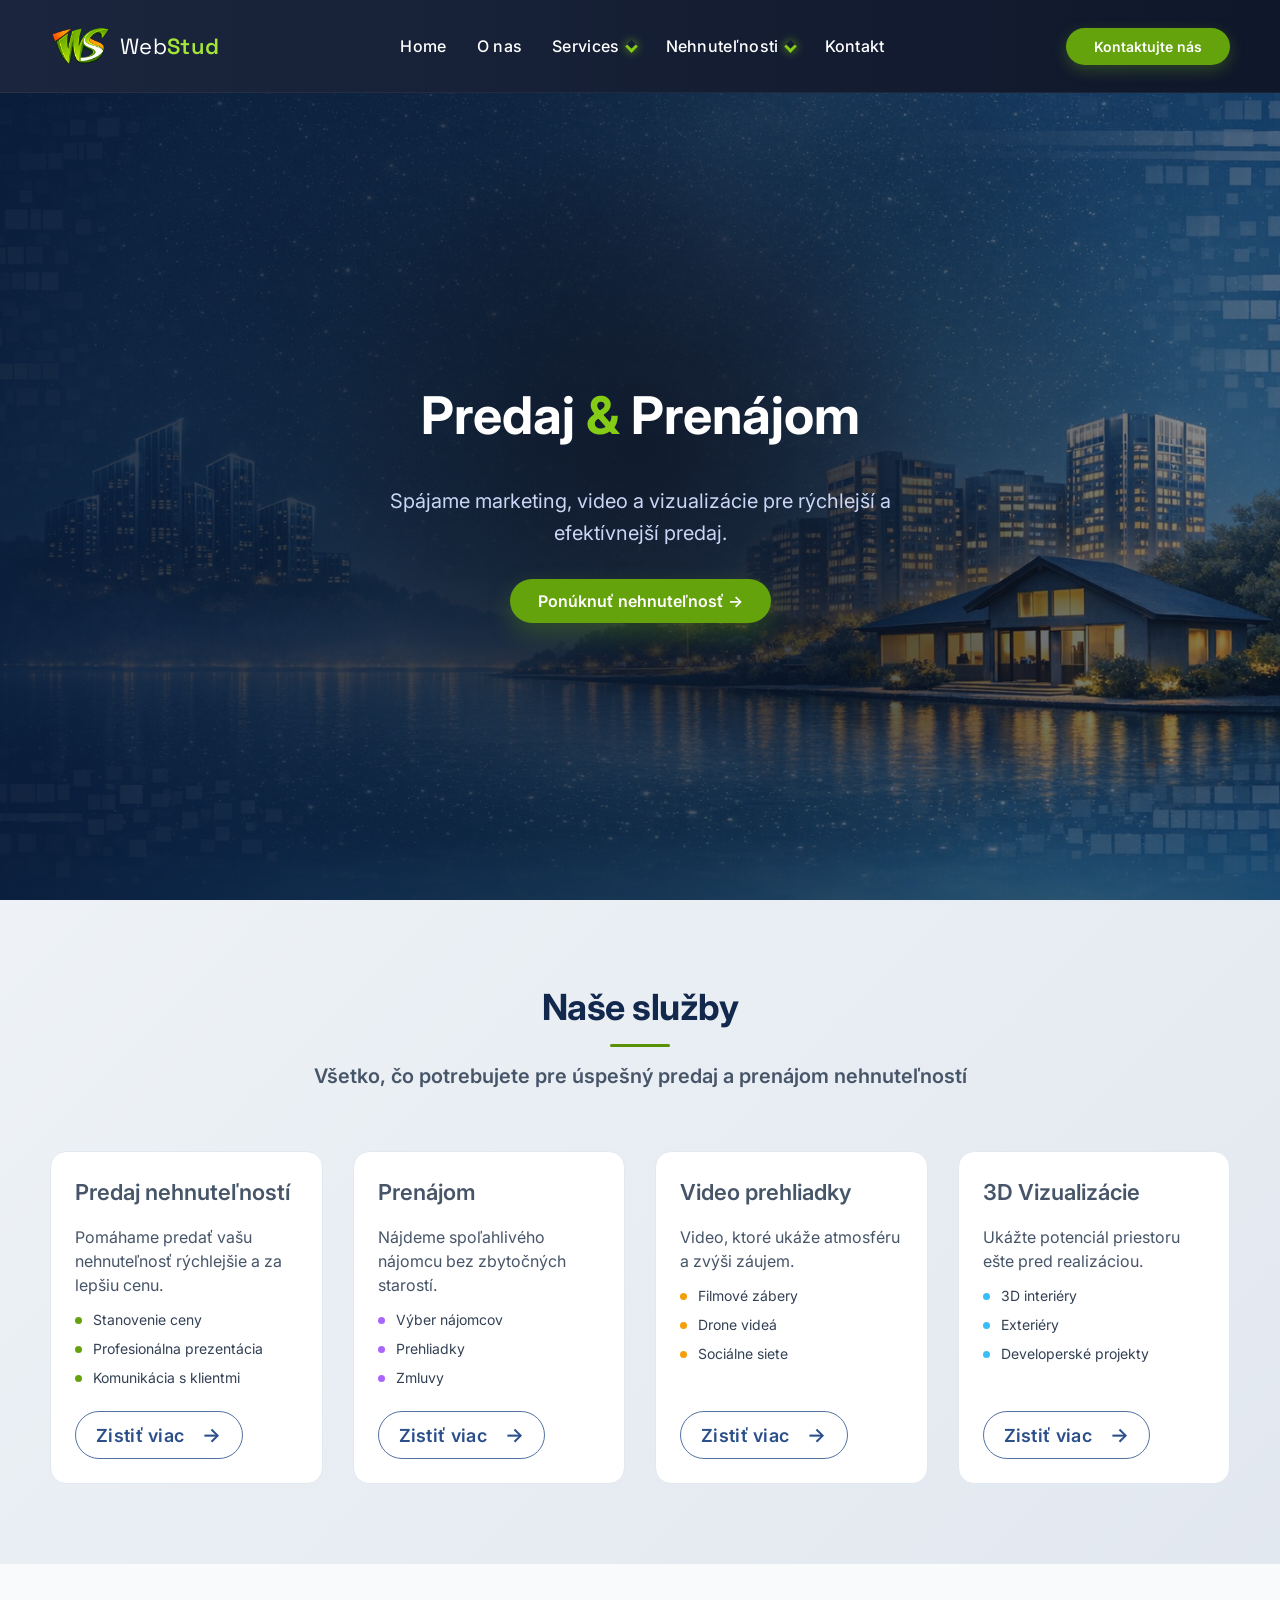
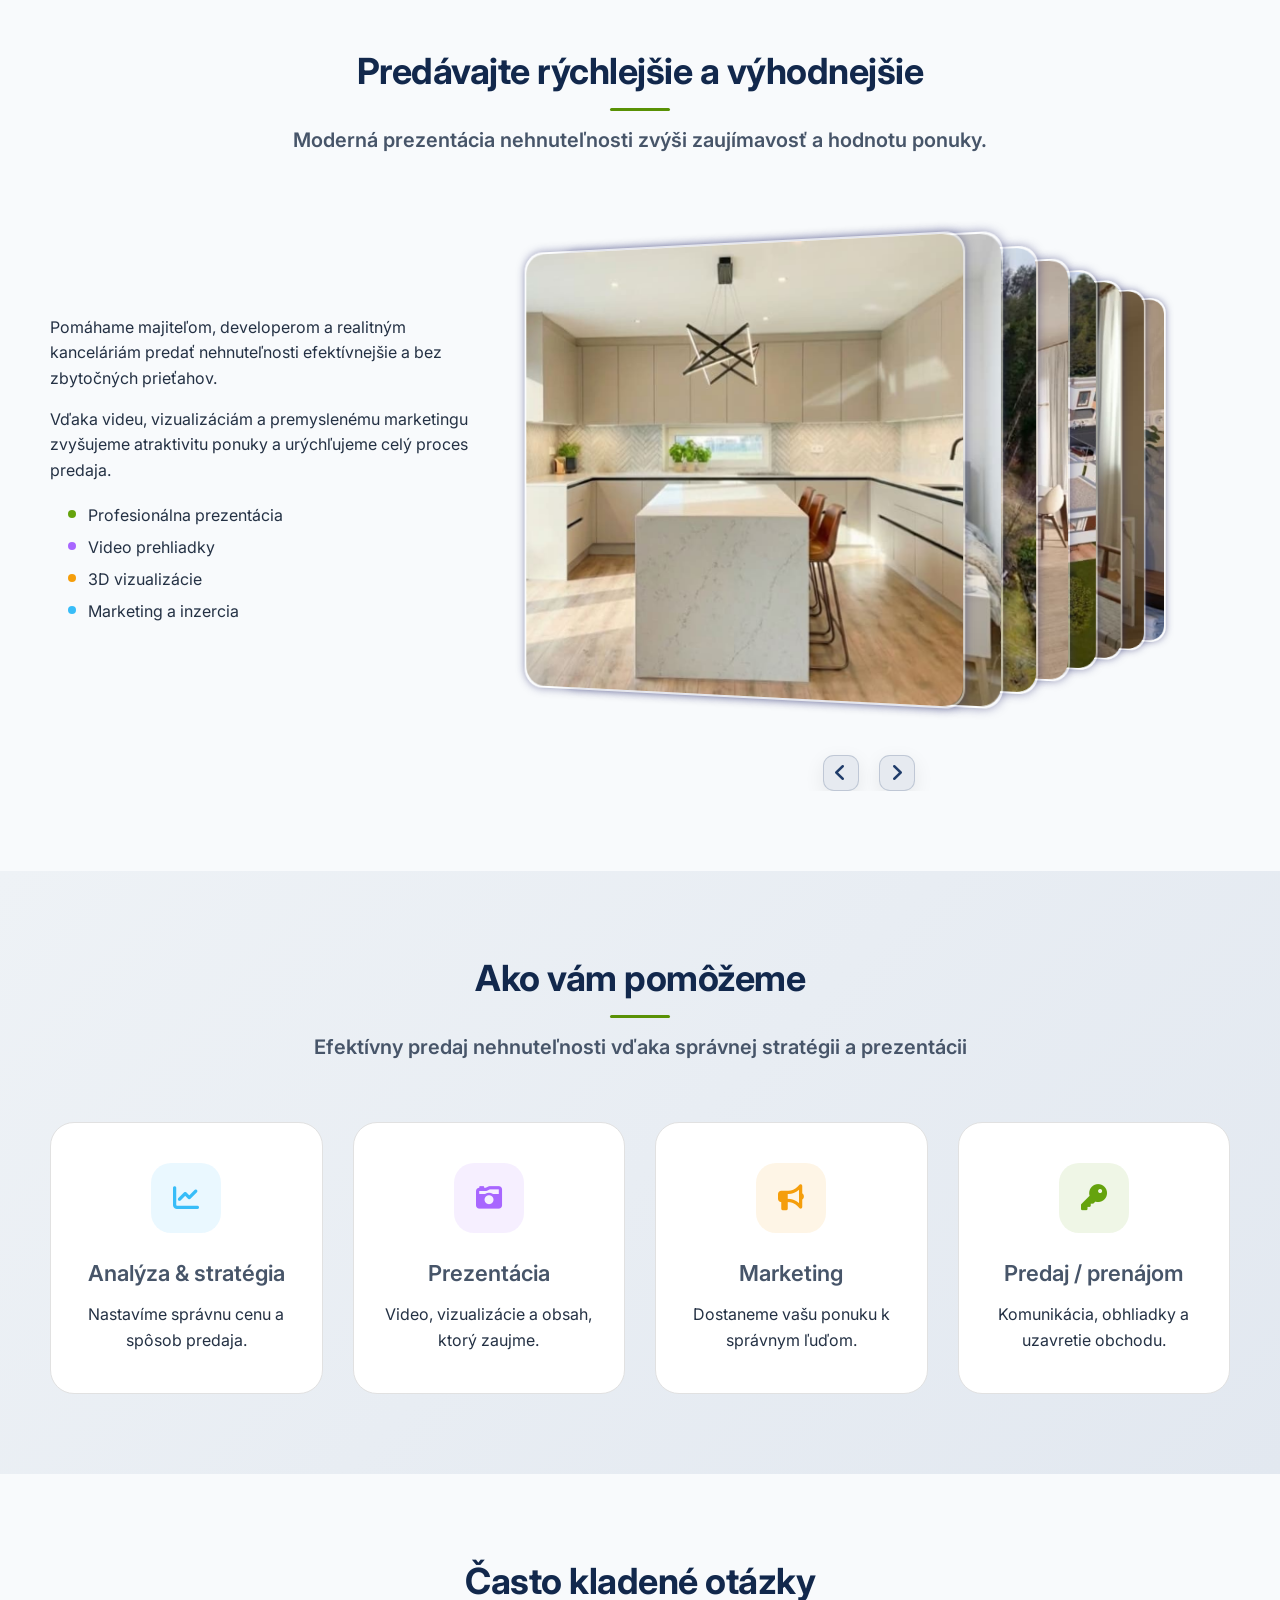
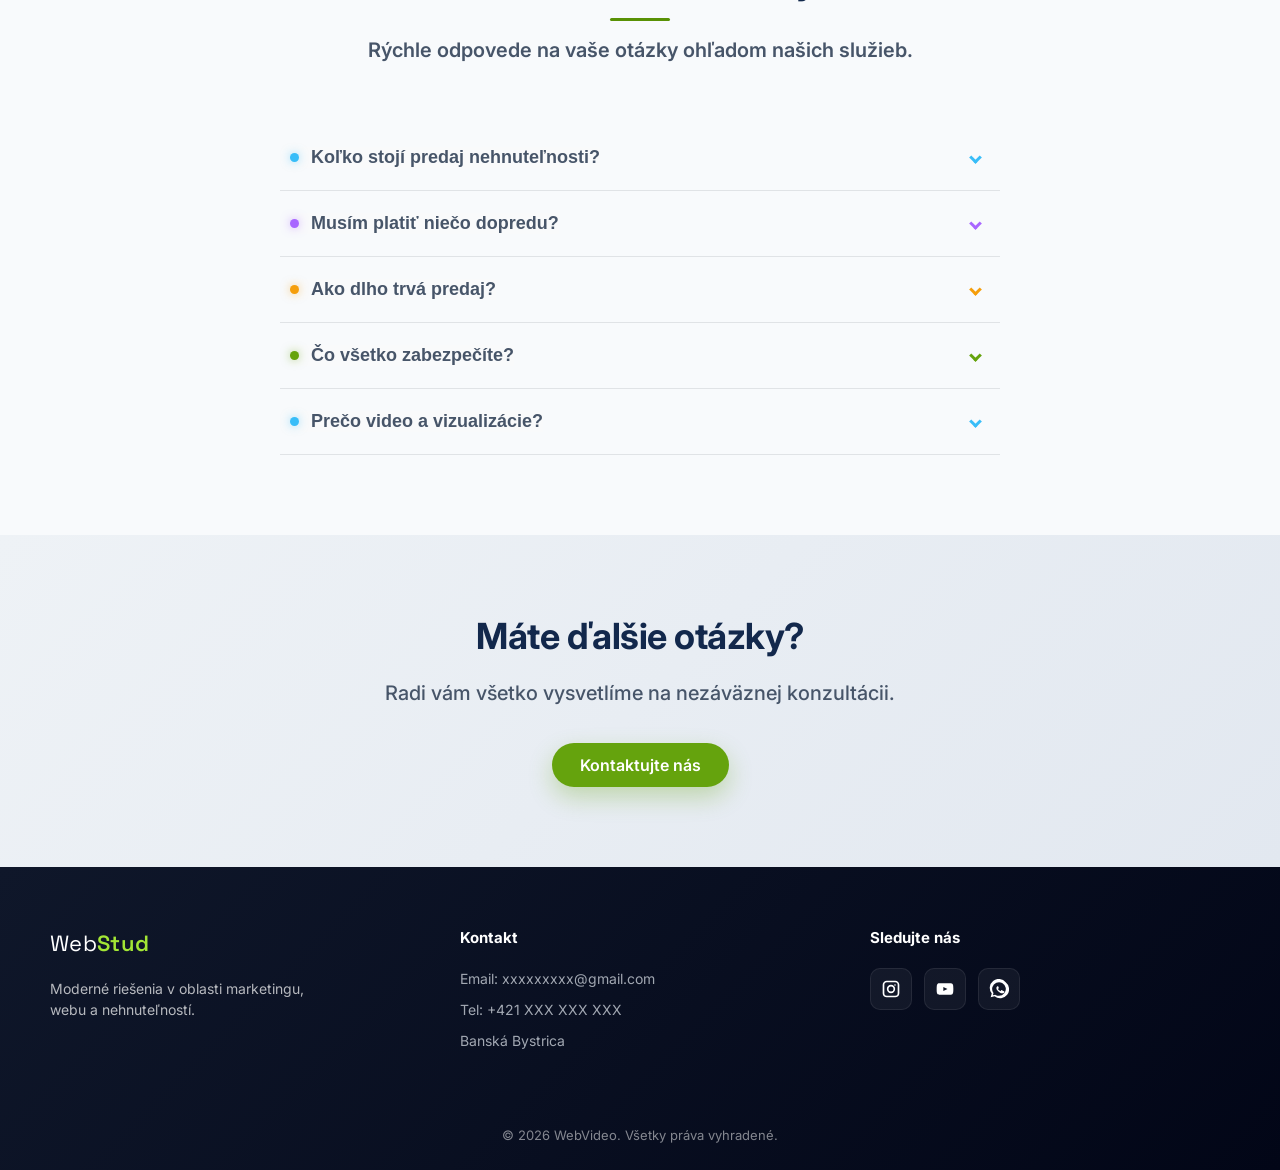
==== real-estate.html @ 0b0b2081 "first commit" ====
<!doctype html>
<html lang="sk">
  <head>
    <meta charset="UTF-8" />
    <meta name="viewport" content="width=device-width, initial-scale=1.0" />

    <meta
      name="description"
      content="Creative studio so zameraním na 3D vizualizácie interiérov a exteriérov."
    />

    <title>Nehnuteľnosti</title>

    <link
      href="https://fonts.googleapis.com/css2?family=Inter:wght@400;500;600;700;800&family=Space+Grotesk:wght@500;700&display=swap"
      rel="stylesheet"
    />

    <link
      rel="stylesheet"
      href="https://cdnjs.cloudflare.com/ajax/libs/font-awesome/6.5.1/css/all.min.css"
    />

    <link rel="stylesheet" href="https://unpkg.com/aos@2.3.1/dist/aos.css" />

    <link rel="stylesheet" href="css/style.css" />
  </head>
  <body>
    <!-- Header -->
    <header class="header">
      <div class="container header-inner">
        <a href="/" class="logo">
          <img src="assets/images/stud4.png"class="logo-img" />
          <span class="logo-text">
            <span class="logo-on">Web</span><span class="logo-business">Stud</span>
          </span>
        </a>

        <nav class="nav">
          <a href="index.html">Home</a>
          <a href="index.html#about">O nas </a>
          <div class="nav-item has-submenu">
            <a href="#services" class="submenu-toggle">
              Services <span class="arrow"></span>
            </a>
            <ul class="submenu">
              <li><a href="web.html">Webové stránky</a></li>
              <li><a href="video-production.html">Video Production</a></li>
              <li><a href="visualization.html">Visualization</a></li>
            </ul>
          </div>

          <div class="nav-item has-submenu">
            <a href="#real-services" class="submenu-toggle">
              Nehnuteľnosti <span class="arrow"></span>
            </a>
            <ul class="submenu">
              <li><a href="#real-services">Naše služby</a></li>
              <!-- <li><a href="#real-about">Prenájom</a></li> -->
              <!-- <li><a href="#real-services">Video prehliadky</a></li> -->
              <!-- <li><a href="#real-services">3D Vizualizácie</a></li>  -->
            </ul>
          </div>

          <a href="#footer">Kontakt</a>

          <a href="contact.html#form" class="header-btn mobile-btn">
            Kontaktujte nás
          </a>
        </nav>

        <div class="header-contact">
          <a href="contact.html#form" class="header-btn">Kontaktujte nás</a>
        </div>

        <div class="burger" id="burger">
          <span></span>
          <span></span>
          <span></span>
        </div>
      </div>
    </header>

    <!-- HERO -->
    <section class="real-hero" id="real-hero">
      <div class="hero-gradient"></div>

      <div class="container fade-in">
        <h1>Predaj <span class="green">&</span> Prenájom</h1>

        <p class="hero-subtitle">
          Spájame marketing, video a vizualizácie pre rýchlejší a efektívnejší
          predaj.
        </p>

        <a href="#" data-modal="projectModal" class="btn btn-primary fade-in">
          Ponúknuť nehnuteľnosť <span class="arrow">→</span>
        </a>
      </div>
    </section>

    <!-- Section real-services -->
    <section class="real-services fade-in" id="real-services">
      <div class="container">
        <h2 class="section-title fade-in">Naše služby</h2>
        <p class="section-subtitle fade-in">
          Všetko, čo potrebujete pre úspešný predaj a prenájom nehnuteľností
        </p>

        <div class="real-grid fade-in" id="Predaj">
          <!-- PREDAJ -->
          <div class="real-card">
            <div class="real-card-top">
              <h3>Predaj nehnuteľností</h3>
            </div>

            <div class="real-card-body">
              <p>
                Pomáhame predať vašu nehnuteľnosť rýchlejšie a za lepšiu cenu.
              </p>

              <ul class="real-list">
                <li>Stanovenie ceny</li>
                <li>Profesionálna prezentácia</li>
                <li>Komunikácia s klientmi</li>
              </ul>

              <a href="#!" class="card-btn">Zistiť viac</a>
            </div>
          </div>

          <!-- PRENAJOM -->
          <div class="real-card">
            <div class="real-card-top">
              <h3>Prenájom</h3>
            </div>

            <div class="real-card-body">
              <p>Nájdeme spoľahlivého nájomcu bez zbytočných starostí.</p>

              <ul class="real-list">
                <li>Výber nájomcov</li>
                <li>Prehliadky</li>
                <li>Zmluvy</li>
              </ul>

              <a href="#!" class="card-btn">Zistiť viac</a>
            </div>
          </div>

          <!-- VIDEO -->
          <div class="real-card">
            <div class="real-card-top">
              <h3>Video prehliadky</h3>
            </div>

            <div class="real-card-body">
              <p>Video, ktoré ukáže atmosféru a zvýši záujem.</p>

              <ul class="real-list">
                <li>Filmové zábery</li>
                <li>Drone videá</li>
                <li>Sociálne siete</li>
              </ul>

              <a href="#!" class="card-btn">Zistiť viac</a>
            </div>
          </div>

          <!-- VIZ -->
          <div class="real-card">
            <div class="real-card-top">
              <h3>3D Vizualizácie</h3>
            </div>

            <div class="real-card-body">
              <p>Ukážte potenciál priestoru ešte pred realizáciou.</p>

              <ul class="real-list">
                <li>3D interiéry</li>
                <li>Exteriéry</li>
                <li>Developerské projekty</li>
              </ul>

              <a href="#!" class="card-btn">Zistiť viac</a>
            </div>
          </div>
        </div>
      </div>
    </section>

    <!-- Section real-about -->
     <section class="real-about fade-in">
      <div class="container real-about-container">
        <h2 class="section-title">Predávajte rýchlejšie a výhodnejšie</h2>
        <p class="section-subtitle real-subtitle fade-in">
          Moderná prezentácia nehnuteľnosti zvýši zaujímavosť a hodnotu ponuky.
        </p>

        <div class="real-about-content">
          <div class="real-text fade-in">
            <p>
              Pomáhame majiteľom, developerom a realitným kanceláriám predať
              nehnuteľnosti efektívnejšie a bez zbytočných prieťahov.
            </p>

            <p>
              Vďaka videu, vizualizáciám a premyslenému marketingu zvyšujeme
              atraktivitu ponuky a urýchľujeme celý proces predaja.
            </p>

            <ul class="real-benefits">
              <li>Profesionálna prezentácia</li>
              <li>Video prehliadky</li>
              <li>3D vizualizácie</li>
              <li>Marketing a inzercia</li>
            </ul>
          </div>

          <div class="slider-wrapper">
            <div class="img-container">
              <div class="box">
                <img src="/assets/images/realty/r1.jpg" alt="" />
              </div>
              <div class="box">
                <img src="/assets/images/realty/r2.jpg" alt="" />
              </div>
              <div class="box">
                <img src="/assets/images/realty/r3.jpg" alt="" />
              </div>
              <div class="box">
                <img src="/assets/images/realty/r4.jpg" alt="" />
              </div>
              <div class="box">
                <img src="/assets/images/realty/r5.jpg" alt="" />
              </div>
              <div class="box">
                <img src="/assets/images/realty/r6.jpg" alt="" />
              </div>
              <div class="box">
                <img src="/assets/images/realty/r7.jpg" alt="" />
              </div>
              <div class="box">
                <img src="/assets/images/realty/r8.jpg" alt="" />
              </div>
            </div>

           <div class="slider-nav">
              <button class="nav-slider prev" >
                 <i class="fa-solid fa-angle-left"></i>
              </button>
              <button class="nav-slider next">
               <i class="fa-solid fa-angle-right"></i>
              </button>
            </div>
          </div>
        </div>

        <div class="dots"></div>
      </div>
    </section>

    <!-- Section real-experts -->
    <section class="real-experts fade-in">
      <div class="container">
        <div class="section-header">
          <h2 class="section-title fade-in">Ako vám pomôžeme</h2>
          <p class="section-subtitle fade-in">
            Efektívny predaj nehnuteľnosti vďaka správnej stratégii a
            prezentácii
          </p>
        </div>

        <div class="real-steps">
          <div class="real-step step-blue">
            <div class="real-icon">
              <i class="fa-solid fa-chart-line fa-fw"></i>
            </div>
            <h3>Analýza & stratégia</h3>
            <p>Nastavíme správnu cenu a spôsob predaja.</p>
          </div>

          <div class="real-step step-purple">
            <div class="real-icon">
              <i class="fa-solid fa-camera-retro fa-fw"></i>
            </div>
            <h3>Prezentácia</h3>
            <p>Video, vizualizácie a obsah, ktorý zaujme.</p>
          </div>

          <div class="real-step step-orange">
            <div class="real-icon">
              <i class="fa-solid fa-bullhorn fa-fw"></i>
            </div>
            <h3>Marketing</h3>
            <p>Dostaneme vašu ponuku k správnym ľuďom.</p>
          </div>

          <div class="real-step step-red">
            <div class="real-icon"><i class="fa-solid fa-key fa-fw"></i></div>
            <h3>Predaj / prenájom</h3>
            <p>Komunikácia, obhliadky a uzavretie obchodu.</p>
          </div>
        </div>
      </div>
    </section>

    <!-- Section Fag -->
    <section class="faq fade-in">
      <div class="container">
        <h2 class="section-title fade-in">
          Často kladené otázky
          <span class="underline"></span>
        </h2>
        <p class="section-subtitle fade-in">
          Rýchle odpovede na vaše otázky ohľadom našich služieb.
        </p>

        <div class="faq-wrapper">
          <div class="faq-item fade-in">
            <button class="faq-question">
              <span class="faq-left">
                <span class="faq-dot"></span>
                Koľko stojí predaj nehnuteľnosti?
              </span>
              <span class="faq-arrow"></span>
            </button>
            <div class="faq-answer">
              <p>
                Cena závisí od rozsahu služieb. Väčšinou platíte až po úspešnom
                predaji.
              </p>
            </div>
          </div>

          <div class="faq-item fade-in">
            <button class="faq-question">
              <span class="faq-left">
                <span class="faq-dot"></span>
                Musím platiť niečo dopredu?
              </span>
              <span class="faq-arrow"></span>
            </button>
            <div class="faq-answer">
              <p>
                Vo väčšine prípadov nie. Niektoré služby môžu mať malý vstupný
                poplatok.
              </p>
            </div>
          </div>

          <div class="faq-item fade-in">
            <button class="faq-question">
              <span class="faq-left">
                <span class="faq-dot"></span>
                Ako dlho trvá predaj?
              </span>
              <span class="faq-arrow"></span>
            </button>
            <div class="faq-answer">
              <p>
                Závisí od trhu, ale profesionálna prezentácia výrazne zrýchľuje
                proces.
              </p>
            </div>
          </div>

          <div class="faq-item fade-in">
            <button class="faq-question">
              <span class="faq-left">
                <span class="faq-dot"></span>
                Čo všetko zabezpečíte?
              </span>
              <span class="faq-arrow"></span>
            </button>
            <div class="faq-answer">
              <p>
                Od stratégie a marketingu až po obhliadky a uzavretie predaja.
              </p>
            </div>
          </div>

          <div class="faq-item fade-in">
            <button class="faq-question">
              <span class="faq-left">
                <span class="faq-dot"></span>
                Prečo video a vizualizácie?
              </span>
              <span class="faq-arrow"></span>
            </button>
            <div class="faq-answer">
              <p>
                Zvyšujú záujem, dôveru a pomáhajú predať rýchlejšie a
                výhodnejšie.
              </p>
            </div>
          </div>
        </div>
      </div>
    </section>

    <!-- CTA -->
    <section class="real-cta fade-in">
      <div class="container">
        <h2 class="section-titlefade-in">Máte ďalšie otázky?</h2>
        <p>Radi vám všetko vysvetlíme na nezáväznej konzultácii.</p>

        <a href="contact.html" class="btn btn-primary">Kontaktujte nás </a>
      </div>
    </section>

    <!-- Footer  -->
    <footer class="footer fade-in" id="footer">
      <div class="container footer-container">
        <div class="footer-col footer-brand">
          <span class="logo-text">
            <span class="logo-on">Web</span><span class="logo-business">Stud</span>
          </span>
          <p class="footer-text">
            Moderné riešenia v oblasti marketingu, <br>webu a nehnuteľností.
          </p>
        </div>

        <div class="footer-col">
          <h4>Kontakt</h4>
          <ul>
            <li>Email: xxxxxxxxx@gmail.com</li>
            <li>Tel: +421 XXX XXX XXX</li>
            <li>Banská Bystrica</li>
          </ul>
        </div>

        <div class="footer-col">
          <h4>Sledujte nás</h4>

          <div class="footer-socials">
            <!-- Instagram -->
            <a href="#">
              <svg viewBox="0 0 24 24" fill="currentColor">
                <path
                  d="M7 2C4.2 2 2 4.2 2 7v10c0 
            2.8 2.2 5 5 5h10c2.8 0 5-2.2 
            5-5V7c0-2.8-2.2-5-5-5H7zm10 
            2a3 3 0 0 1 3 3v10a3 3 0 0 
            1-3 3H7a3 3 0 0 1-3-3V7a3 3 
            0 0 1 3-3h10zm-5 3a5 5 0 1 0 
            0 10 5 5 0 0 0 0-10zm0 
            2a3 3 0 1 1 0 6 3 3 0 0 
            1 0-6zm4.8-2.8a1 1 0 1 
            0 0 2 1 1 0 0 0 0-2z"
                />
              </svg>
            </a>

            <!-- YouTube -->
            <a href="#">
              <svg viewBox="0 0 24 24" fill="currentColor">
                <path
                  d="M21.8 8s-.2-1.4-.8-2c-.8-.8-1.7-.8-2.1-.9C15.9 
            5 12 5 12 5h0s-3.9 0-6.9.1c-.4 
            0-1.3.1-2.1.9-.6.6-.8 
            2-.8 2S2 9.6 2 11.2v1.6C2 
            14.4 2.2 16 2.2 16s.2 1.4.8 
            2c.8.8 1.9.8 2.4.9 1.7.2 
            6.6.1 6.6.1s3.9 0 6.9-.1c.4 
            0 1.3-.1 2.1-.9.6-.6.8-2 
            .8-2s.2-1.6.2-3.2v-1.6C22 
            9.6 21.8 8 21.8 8zM10 
            14.5v-5l5 2.5-5 2.5z"
                />
              </svg>
            </a>

            <!-- WhatsApp -->
            <a href="#">
              <svg viewBox="0 0 24 24" fill="currentColor">
                <path
                  d="M20 3.9A10 10 0 0 0 3.3 
            17.4L2 22l4.7-1.2A10 10 0 1 0 
            20 3.9zm-8 16.3a8.2 8.2 0 0 
            1-4.2-1.1l-.3-.2-2.8.7.7-2.7-.2-.3a8.2 
            8.2 0 1 1 6.8 3.6zm4.5-6.1c-.2-.1-1.4-.7-1.6-.8-.2-.1-.3-.1-.4.1-.1.2-.5.8-.6 
            1-.1.2-.2.2-.4.1-1.1-.5-1.9-1.1-2.6-2.2-.2-.2 
            0-.3.1-.4.1-.1.2-.3.4-.5.1-.2.2-.3.3-.5.1-.2 
            0-.3 0-.4 0-.1-.4-1-.6-1.4-.2-.4-.3-.3-.4-.3h-.4c-.1 
            0-.4.1-.6.3-.2.2-.8.8-.8 1.9s.8 2.2.9 2.3c.1.2 
            1.6 2.5 4 3.4.6.2 1 .3 1.3.4.6.2 1.1.1 
            1.5.1.5-.1 1.4-.6 1.6-1.1.2-.5.2-1 
            .2-1.1-.1-.1-.2-.1-.4-.2z"
                />
              </svg>
            </a>
          </div>
        </div>
      </div>

      <div class="footer-bottom">© 2026 WebVideo. Všetky práva vyhradené.</div>
    </footer>

    <!-- Modal nehnuteľnosť -->
    <div class="modal" id="projectModal">
      <div class="modal-overlay"></div>

      <div class="modal-content">
        <button class="modal-close">&times;</button>

        <h2>Ponúknuť nehnuteľnosť</h2>
        <p class="modal-subtitle">
          Vyplňte formulár a ozveme sa vám čo najskôr.
        </p>

        <form class="modal-form">
          <input type="text" placeholder="Meno" required />
          <input type="email" placeholder="Email" required />
          <input type="tel" placeholder="Telefón" />

          <select>
            <option>Typ nehnuteľnosti</option>
            <option>Byt</option>
            <option>Dom</option>
            <option>Komerčný priestor</option>
          </select>

          <textarea placeholder="Krátky popis nehnuteľnosti"></textarea>

          <button type="submit" class="btn btn-primary">Odoslať dopyt</button>
        </form>
      </div>
    </div>

    <!-- <a href="#" class="cookie-fixed-button">
      <img src="assets/images/cook-fot.png" alt="Cookie Settings" />
    </a> -->

    <script src="js/main.js"></script>
  </body>
</html>
---- css/style.css ----
/* * {
  outline: 1px solid #d10823;
} */

*,
*::before,
*::after {
  margin: 0;
  padding: 0;
  box-sizing: border-box;
}

html {
  scroll-behavior: smooth;
  font-family: "Inter", sans-serif;
  font-size: 16px;
  line-height: 1.5;
  -webkit-font-smoothing: antialiased;
  -moz-osx-font-smoothing: grayscale;
}

ul,
ol {
  list-style: none;
}

a {
  text-decoration: none;
  color: inherit;
}

table {
  border-collapse: collapse;
  border-spacing: 0;
}

img {
  display: block;
  max-width: 100%;
  height: auto;
}

input,
select,
textarea {
  font: inherit;
  background: none;
  border: none;
  outline: none;
}

button:hover,
a:hover {
  cursor: pointer;
}

button,
a,
.btn,
.btn-primary {
  transition: all 0.3s ease;
}

button,
.btn,
.btn-primary,
.cta-open {
  cursor: pointer !important;
}

body {
  font-family: "Inter", sans-serif;
  background: #f9fafb;
  color: #1e293b;
  width: 100%;
  height: 100vh;
  margin: 0 auto;
}

.container,
.header-inner,
.footer__container {
  max-width: 1920px;
  width: 100%;
  padding: 0 80px;
  margin: 0 auto;
}

@media (max-width: 1512px) {
  .container,
  .header__container,
  .footer__container {
    padding: 0 70px;
  }
}

@media (max-width: 1366px) {
  .container,
  .header__container,
  .footer__container {
    padding: 0 60px;
  }
}

@media (max-width: 1280px) {
  .container,
  .header__container,
  .footer__container {
    padding: 0 50px;
  }
}

@media (max-width: 920px) {
  .container,
  .header__container,
  .footer__container {
    padding: 0 40px;
  }
}

@media (max-width: 768px) {
  .container,
  .header__container,
  .footer__container {
    padding: 0 30px;
  }
}

@media (max-width: 480px) {
  .container,
  .header__container,
  .footer__container {
    padding: 0 20px;
  }
}

@media (max-width: 360px) {
  .container,
  .header__container,
  .footer__container {
    padding: 0 10px;
  }
}

.btn {
  display: inline-block;
  padding: 10px 28px;
  border-radius: 26px;
  text-decoration: none;
  font-weight: 600;
  transition: 0.3s ease;
}

.btn-primary {
  background: #a3e635;
  color: white;
  border: none;
}

.btn-primary:hover {
  background: #599105;
}

.section {
  padding: 80px 0;
}

.section:nth-child(even) {
  background: #f9fafb;
}

.section-dark {
  background: #05aa0d;
  color: white;
}

.section-title {
  font-size: 36px;
  font-weight: 700;
  letter-spacing: -0.5px;
  color: #12284c;
}

@media (max-width: 1024px) {
  .section-title {
    font-size: 32px;
  }
}

@media (max-width: 768px) {
  .section-title {
    font-size: 30px;
  }
}

.section-title::after {
  content: "";
  display: block;
  width: 60px;
  height: 3px;
  margin: 10px auto 0;
  background: #599105;
  border-radius: 2px;
}

.grid {
  display: grid;
  grid-template-columns: repeat(auto-fit, minmax(250px, 1fr));
  gap: 25px;
}

.card {
  background: white;
  padding: 25px;
  border-radius: 10px;
  transition: 0.3s ease;
  box-shadow: 0 5px 15px rgba(0, 0, 0, 0.05);
}

.card:hover {
  transform: translateY(-5px);
}

/* Header */
.header {
  position: fixed;
  width: 100%;
  top: 0;
  left: 0;
  z-index: 1000;
  padding: 16px 0;
  background: linear-gradient(90deg, #1b263e, #0f172a);
  border-bottom: 1px solid rgba(255, 255, 255, 0.05);
}

.header.scrolled {
  box-shadow: 0 5px 20px rgba(0, 0, 0, 0.2);
}

.header-inner {
  display: flex;
  align-items: center;
  justify-content: space-between;
}

.logo {
  display: flex;
  align-items: center;
  gap: 10px;
  text-decoration: none;
}

.logo-img {
  width: 60px;
  height: 60px;
  object-fit: contain;
}

.logo-text {
  font-family: "Space Grotesk", sans-serif;
  letter-spacing: 0.3px;
}

.logo-on {
  color: #ffffff;
  font-weight: 400;
  font-size: 22px;
}

.logo-business {
  font-weight: 600;
  font-size: 22px;
  color: #a3e635;
}

.nav {
  display: flex;
  gap: 30px;
}

.nav a {
  color: #ffffff;
  text-decoration: none;
  font-weight: 500;
  font-size: 16px;
  padding: 5px 0;
  letter-spacing: 0.3px;
  position: relative;
}

.nav a::after {
  content: "";
  position: absolute;
  left: 50%;
  bottom: -6px;
  width: 0;
  height: 2px;
  border-radius: 2px;
  background: linear-gradient(to right, #84cc16, #a3e635);
  transform: translateX(-50%);
  transition: width 0.3s ease;
}

.nav a:hover::after {
  width: 60%;
}

.nav a:hover {
  color: #a3e635;
}

.has-submenu {
  position: relative;
}

.submenu {
  position: absolute;
  top: calc(100% + 6px);
  left: 0;
  background: linear-gradient(90deg, #1b263e, #0f172a);
  padding: 12px 0;
  border-radius: 12px;
  box-shadow: 0 12px 28px rgba(0, 0, 0, 0.18);
  opacity: 0;
  visibility: hidden;
  transform: translateY(10px);
  transition: all 0.25s ease;
  min-width: 220px;
  z-index: 999;
}

.has-submenu:hover .submenu {
  opacity: 1;
  visibility: visible;
  transform: translateY(0);
}

.submenu li a {
  position: relative;
  display: inline-block;
  padding: 12px 20px;
  color: #e2e8f0;
  font-size: 15px;
  white-space: nowrap;
  transition: color 0.25s ease;
}

.submenu li a::after {
  content: "";
  position: absolute;
  left: 50%;
  bottom: 6px;
  transform: translateX(-50%);
  width: 10px;
  height: 2px;
  background: transparent;
  transition: background 0.25s ease;
}

.submenu li a:hover::after {
  background: #ffffff;
}

.nav-item .submenu-toggle {
  display: flex;
  align-items: center;
  gap: 7px;
}

.nav-item .arrow {
  width: 9px;
  height: 9px;
  border-right: 3px solid #84cc16;
  border-bottom: 3px solid #84cc16;
  transform: rotate(45deg);
  transition:
    transform 0.25s ease,
    border-color 0.25s ease,
    box-shadow 0.25s ease;
  box-shadow: 0 0 10px rgba(132, 204, 22, 0.7);
}

.has-submenu:hover .arrow {
  transform: rotate(-135deg);
  border-color: #ffffff;
  box-shadow: 0 0 12px rgba(255, 255, 255, 0.9);
}

.header-btn {
  background: #65a30d;
  color: #ffffff;
  padding: 10px 28px;
  border-radius: 26px;
  font-size: 14px;
  font-weight: 600;
  box-shadow: 0 5px 15px rgba(132, 204, 22, 0.25);
  transition: all 0.3s ease;
}

.header-btn:hover {
  background: #84cc16;
  color: #ffffff;
  transform: translateY(-1px);
  box-shadow: 0 6px 15px rgba(89, 145, 5, 0.3);
}

.mobile-btn {
  display: none;
}

/* Burger */
.burger {
  display: none;
  flex-direction: column;
  gap: 4px;
  cursor: pointer;
}

.burger span {
  width: 25px;
  height: 3px;
  background: white;
  transition: 0.3s ease;
}

.burger.active span:nth-child(1) {
  transform: rotate(45deg) translate(5px, 5px);
}

.burger.active span:nth-child(2) {
  opacity: 0;
}

.burger.active span:nth-child(3) {
  transform: rotate(-45deg) translate(5px, -5px);
}

@media (max-width: 1020px) {
  .nav {
    display: flex;
    gap: 20px;
  }

  .header-btn {
    padding: 8px 14px;
  }
}

@media (max-width: 768px) {
  .nav {
    position: fixed;
    top: 0;
    right: -100%;
    width: 260px;
    height: 100vh;
    background: #1e293b;
    background-image:
      repeating-linear-gradient(
        135deg,
        rgba(255, 255, 255, 0.04) 0px,
        rgba(255, 255, 255, 0.04) 1px,
        transparent 1px,
        transparent 20px
      ),
      repeating-linear-gradient(
        45deg,
        rgba(255, 255, 255, 0.04) 0px,
        rgba(255, 255, 255, 0.04) 1px,
        transparent 1px,
        transparent 20px
      );
    flex-direction: column;
    gap: 25px;
    padding: 100px 30px;
    transition: 0.4s ease;
  }

  .nav.active {
    right: 0;
  }

  .header-contact {
    display: none;
  }

  .burger {
    display: flex;
  }

  .nav a {
    font-size: 18px;
  }

  .nav-item .arrow {
    width: 12px;
    height: 12px;
    margin-left: 4px;
    border-right: 3px solid #84cc16;
    border-bottom: 3px solid #84cc16;
    transform: rotate(45deg);
    transition:
      transform 0.25s ease,
      border-color 0.25s ease,
      box-shadow 0.25s ease;
    box-shadow: 0 0 10px rgba(132, 204, 22, 0.7);
  }

  .mobile-btn {
    display: inline-block;
  }

  .nav .header-btn {
    width: 100%;
    padding: 12px;
    border-radius: 10px;
  }

  .nav .header-btn {
    color: #fff;
    padding: 8px 24px;
    border: 2px solid #84cc16;
    border-radius: 26px;
    background: transparent;
    box-shadow: none;
  }

  .nav .header-btn:hover {
    color: #fff;
    background: #84cc16;
  }

  .nav .header-btn::after {
    content: none;
  }
}

/* Section Hero */
.hero {
  position: relative;
  height: 100vh;
  display: flex;
  align-items: center;
  justify-content: center;
  text-align: center;
  overflow: hidden;
  color: #fff;
}

.hero-bg {
  position: absolute;
  inset: 0;
  z-index: 1;
}

.hero-bg img {
  width: 100%;
  height: 100%;
  object-fit: cover;
  object-position: right center;
  transform: scale(1.08);
  transition: transform 4s ease;
}

.hero:hover .hero-bg img {
  transform: scale(1.12);
}

.hero-gradient {
  position: absolute;
  inset: 0;
  background:
    radial-gradient(
      circle at center,
      rgba(0, 0, 0, 0.5) 0%,
      rgba(0, 0, 0, 0.2) 40%,
      rgba(0, 0, 0, 0) 70%
    ),
    linear-gradient(
      90deg,
      rgba(5, 25, 55, 0.8) 0%,
      rgba(5, 25, 55, 0.6) 40%,
      rgba(5, 25, 55, 0.2) 100%
    );
}

.hero-content {
  position: relative;
  z-index: 3;
  max-width: 700px;
  padding-top: 50px;
}

.hero-title {
  font-size: clamp(36px, 6vw, 64px);
  font-weight: 700;
  margin-bottom: 20px;
  letter-spacing: -1px;
}

.hero-title .accent {
  color: #65a30d;
  margin: 0 8px;
}

.hero-subtitle {
  font-size: 20px;
  color: #cfd8e3;
  margin-bottom: 45px;
  line-height: 1.6;
  max-width: 600px;
  margin-left: auto;
  margin-right: auto;
}

.hero-buttons {
  display: flex;
  justify-content: center;
  gap: 15px;
  margin-top: 70px;
  flex-wrap: wrap;
}

.btn {
  padding: 10px 28px;
  border-radius: 26px;
  font-weight: 600;
  text-decoration: none;
  transition: all 0.3s ease;
}

.btn-primary {
  background: #65a30d;
  color: #fff;
  box-shadow: 0 10px 25px rgba(101, 163, 13, 0.3);
}

.btn-primary:hover {
  background: #84cc16;
  color: #fff;
  transform: translateY(-4px) scale(1.03);
  box-shadow:
    0 0 20px rgba(132, 204, 22, 0.6),
    0 10px 20px rgba(101, 163, 13, 0.5);
}

.btn-outline {
  border: 2px solid #65a30d;
  color: #fff;
  background: transparent;
}

.btn-outline:hover {
  background: #65a30d;
  color: #fff;
  transform: translateY(-4px) scale(1.03);
  box-shadow: 0 15px 35px rgba(101, 163, 13, 0.4);
}

.hero-title,
.hero-subtitle,
.hero-buttons {
  opacity: 0;
  transform: translateY(40px);
  animation: heroFade 1.4s ease-out forwards;
}

.hero-subtitle {
  animation-delay: 0.3s;
}

.hero-buttons {
  animation-delay: 0.6s;
}

@keyframes heroFade {
  to {
    opacity: 1;
    transform: translateY(0);
  }
}
@media (max-width: 768px) {
  .hero {
    padding: 150px 0 80px 0;
    background-position: right center;
  }

  .hero-title {
    font-size: 36px;
  }

  .hero-text {
    font-size: 16px;
  }

  .hero-glass {
    width: 250px;
    height: 180px;
    left: 70%;
    opacity: 0.4;
  }

  .hero::before,
  .hero::after {
    width: 250px;
    height: 250px;
    filter: blur(80px);
  }
}

@media (max-width: 480px) {
  .hero {
    padding: 130px 0 80px 0;
  }

  .hero-title {
    font-size: 28px;
  }

  .hero-subtitle {
    font-size: 16px;
    line-height: 1.5;
  }

  .hero-buttons {
    flex-direction: column;
    align-items: center;
    gap: 12px;
    margin-top: 30px;
  }

  .btn-primary,
  .btn-outline {
    width: auto;
    min-width: 220px;
  }

  .hero-glass {
    display: none;
  }

  .mobile-btn {
    display: inline-block;
    margin-top: 20px;
    text-align: center;
  }
}

/* Section About */

.section-about {
  padding: 80px 0;
  position: relative;
  overflow: hidden;
  background: linear-gradient(135deg, #f8fafc 0%, #eef2f6 50%, #ffffff 100%);
}

.section-about::before {
  content: "";
  position: absolute;
  inset: 0;
  background: radial-gradient(
    circle at 20% 10%,
    rgba(42, 79, 138, 0.08),
    transparent 70%
  );
  pointer-events: none;
}

.about-container {
  display: grid;
  grid-template-columns: 1fr 1.15fr;
  gap: 20px;
  align-items: center;
}

.about-left,
.about-right {
  flex: 1 1 300px;
}

.about-left .section-title {
  font-size: 36px;
  margin-bottom: 24px;
  color: #12284c;
}

.about-text {
  font-size: 17px;
  line-height: 1.5;
  margin-bottom: 10px;
  color: #243144;
}

.about-text.fade-up {
  transform: translateY(40px);
  opacity: 0;
  transition: all 0.6s ease-out;
}

.about-text.fade-up.visible {
  transform: translateY(0);
  opacity: 1;
}

.about-list li {
  position: relative;
  padding-left: 28px;
  margin-bottom: 4px;
  font-size: 17px;
  color: #1f2a38;
  line-height: 1.6;
  font-weight: 500;
}

.about-list li {
  opacity: 0;
  transform: translateY(10px);
  transition: 0.4s ease;
}

.about-list.active li {
  opacity: 1;
  transform: translateY(0);
}

.about-list.active li:nth-child(1) {
  transition-delay: 0.1s;
}
.about-list.active li:nth-child(2) {
  transition-delay: 0.2s;
}
.about-list.active li:nth-child(3) {
  transition-delay: 0.3s;
}
.about-list li::before {
  content: "";
  position: absolute;
  left: 0;
  top: 9px;
  width: 9px;
  height: 9px;
  border-radius: 50%;
  transition: all 0.25s ease;
}

.about-list li:nth-child(1)::before {
  background: #65a30d;
}

.about-list li:nth-child(2)::before {
  background: #38bdf8;
}

.about-list li:nth-child(3)::before {
  background: #f59e0b;
}

.laptop {
  position: relative;
  width: 100%;
  max-width: 760px;
  min-width: 0px;
  margin-left: auto;
  justify-self: end;
  transform: translateY(30px);
}

.laptop:hover {
  transform: translateY(20px) scale(1.02);
  transition: 0.4s ease;
}

.laptop img {
  width: 100%;
  display: block;
  position: relative;
  filter: drop-shadow(0 20px 40px rgba(42, 79, 138, 0.18));
  transform: scale(1.06);
  z-index: 2;
}

/* screen container */
.screen {
  position: absolute;
  top: 12%;
  left: 31%;
  width: 58%;
  height: 59%;
  overflow: hidden;
  z-index: 1;
  clip-path: polygon(
    18% 3%,
    /* top left */ 100% 9%,
    /* top right */ 90% 95%,
    /* bottom right */ 10% 79% /* bottom left */
  );
}

.screen video {
  width: 100%;
  height: 100%;
  object-fit: cover;
  filter: brightness(0.97) contrast(1.08) saturate(1.05);
}

@media (max-width: 1020px) {
  .about-container {
    grid-template-columns: 1fr;
    gap: 0px;
  }
}

@media (max-width: 900px) {
  .about-container {
    grid-template-columns: 1fr;
  }

  .laptop {
    justify-self: center;
  }

  .section-about {
    padding-top: 80px;
    padding-bottom: 0;
  }

  .laptop {
    margin: 0 auto;
  }

  .about-left {
    max-width: 100%;
  }
}

@media (max-width: 768px) {
  .about-container {
    grid-template-columns: 1fr;
  }

  .about-list li {
    font-size: 15px;
  }

  .laptop {
    margin: 0 auto;
    justify-self: center;
  }
}

@media (max-width: 520px) {
  .about-container {
    padding: 0 px;
  }

  .section-title {
    font-size: 26px;
  }

  .about-text {
    font-size: 14px;
    line-height: 1.6;
    margin-bottom: 16px;
    max-width: 100%;
  }

  .laptop {
    min-width: 360px;
  }
}

@media (max-width: 480px) {
  .about-list li {
    font-size: 14px;
  }
}

@media (max-width: 360px) {
  .laptop {
    min-width: 300px;
  }
}

/* Section Services */
.section-services {
  padding: 80px 0;
  background: #ffffff;
}

.section-title {
  font-size: 36px;
  font-weight: 700;
  letter-spacing: -0.5px;
  display: block;
  width: 100%;
  text-align: center;
}

.section-title::after {
  content: "";
  display: block;
  width: 60px;
  height: 3px;
  margin: 10px auto 0;
  background: #599105;
  border-radius: 2px;
}

.section-subtitle {
  color: #243144;
  font-size: 18px;
  margin-bottom: 50px;
  text-align: center;
  padding-top: 14px;
}

.section-services .grid {
  display: grid;
  grid-template-columns: repeat(auto-fit, minmax(280px, 1fr));
  gap: 45px;
}

.card {
  background: #ffffff;
  border-radius: 18px;
  display: flex;
  flex-direction: column;
  height: 100%;
  overflow: hidden;
  border: 1.5px solid rgba(42, 79, 138, 0.22);
  padding: 0;
  box-shadow: 0 8px 24px rgba(0, 0, 0, 0.06);
  transition: all 0.35s cubic-bezier(0.22, 1, 0.36, 1);
}

.card:hover {
  transform: translateY(-8px);
  box-shadow: 0 25px 50px rgba(0, 0, 0, 0.1);
}

.card:hover .card-top::before {
  opacity: 0.16;
}

.card:hover p {
  color: #334155;
}

.card-top {
  background: linear-gradient(135deg, #0b1626, #2a4f8a);
  padding: 28px;
  color: #ffffff;
  position: relative;
  overflow: hidden;
}

.card-top::after {
  content: "";
  position: absolute;
  inset: 0;
  background: radial-gradient(
    circle at 30% 20%,
    rgba(255, 255, 255, 0.12),
    transparent 75%
  );
  pointer-events: none;
}

.card-top::before {
  content: "";
  position: absolute;
  inset: 0;
  background-image:
    repeating-linear-gradient(
      135deg,
      rgba(255, 255, 255, 0.04) 0px,
      rgba(255, 255, 255, 0.04) 1px,
      transparent 1px,
      transparent 20px
    ),
    repeating-linear-gradient(
      45deg,
      rgba(255, 255, 255, 0.04) 0px,
      rgba(255, 255, 255, 0.04) 1px,
      transparent 1px,
      transparent 20px
    );
  opacity: 0.15;
}

.card:hover .card-top::before {
  opacity: 1;
}

.card-top .icon,
.card-top h3 {
  position: relative;
  z-index: 2;
}

.card-top .icon svg {
  width: 40px;
  height: 40px;
  color: #9ee52a;
}

.card-top h3 {
  font-size: 20px;
  font-weight: 500;
  letter-spacing: 0.3px;
  color: #ffffff;
}

.card-body {
  display: flex;
  flex-direction: column;
  padding: 24px;
  flex: 1;
  transition: 0.3s ease;
}

.card:hover .card-body {
  transform: translateY(-4px);
}

.card-body p {
  color: #243144;
  margin-bottom: 16px;
}

.card-list {
  list-style: none;
  padding-left: 0;
}

.card-list li {
  position: relative;
  padding-left: 20px;
  margin-bottom: 8px;
  color: #243144;
  font-size: 14px;
}

.card-list li::before {
  content: "";
  position: absolute;
  left: 0;
  top: 9px;
  width: 9px;
  height: 9px;
  border-radius: 50%;
  transition: all 0.25s ease;
}
.card:nth-child(1) .card-list li::before {
  background: #9ee52a;
}

.card:nth-child(2) .card-list li::before {
  background: #38bdf8;
}

.card:nth-child(3) .card-list li::before {
  background: #f59e0b;
}

.card-btn {
  display: inline-flex;
  align-items: center;
  gap: 10px;
  padding: 10px 28px;
  margin-top: auto;
  background: transparent;
  border: 1.5px solid rgba(42, 79, 138, 0.6);
  color: #2a4f8a;
  font-size: 18px;
  font-weight: 600;
  letter-spacing: 0.3px;
  border-radius: 26px;
  margin-top: auto;
  text-decoration: none;
  transition: all 0.25s ease;
}

.card-btn:hover {
  background: rgba(42, 79, 138, 0.12);
  color: #2a4f8a;
  transform: translateY(-2px);
}

.card-btn::after {
  content: "→";
  font-size: 20px;
  transition: transform 0.3s ease;
}

.card-btn:hover::after {
  transform: translateX(5px);
}

.card:nth-child(1) .icon svg {
  color: #9ee52a;
}

.card:nth-child(2) .icon svg {
  color: #38bdf8;
}

.card:nth-child(3) .icon svg {
  color: #f59e0b;
}

.card:hover .icon svg {
  transform: scale(1.2);
  transition: 0.3s;
}

.fade-up {
  opacity: 0;
  transform: translateY(20px);
  animation: fadeUp 0.6s forwards;
}

.card:nth-child(1) {
  animation-delay: 0.1s;
}

.card:nth-child(2) {
  animation-delay: 0.2s;
}

.card:nth-child(3) {
  animation-delay: 0.3s;
}

@keyframes fadeUp {
  to {
    opacity: 1;
    transform: translateY(0);
  }
}

@media (max-width: 768px) {
  .section-services .card {
    padding: 0px;
  }

  .section-title {
    font-size: 28px;
  }

  .section-subtitle {
    font-size: 16px;
  }
}

/* Section Partners */
.section-partners {
  background: #eef2f6;
  padding: 40px 0 80px 0;
  text-align: center;
}

.partners-grid {
  display: grid;
  grid-template-columns: repeat(auto-fit, minmax(140px, 1fr));
  gap: 24px;
}

.partner-card {
  height: 90px;
  padding: 15px;
  display: flex;
  align-items: center;
  justify-content: center;
  background: #ffffff;
  border-radius: 16px;
  border: 1.5px solid rgba(42, 79, 138, 0.22);
  box-shadow: 0 8px 25px rgba(42, 79, 138, 0.08);
  position: relative;
  z-index: 1;
  overflow: hidden;
  transition: all 0.25s ease;
}

.partner-card:hover {
  transform: translateY(-4px);
  border-color: rgba(42, 79, 138, 0.45);
  background: rgba(42, 79, 138, 0.05);
  box-shadow:
    0 15px 30px rgba(42, 79, 138, 0.15),
    0 0 20px rgba(42, 79, 138, 0.08);
}

.partner-card img {
  max-width: 85%;
  max-height: 70px;
  object-fit: contain;
  filter: saturate(90%);
  opacity: 0.85;
  border-radius: 6px;
  transition: 0.4s ease;
}

.partner-card:hover img {
  filter: saturate(100%);
  opacity: 1;
  transform: scale(1.06);
}

.partner-card:nth-child(1) {
  animation-delay: 0.1s;
}

.partner-card:nth-child(2) {
  animation-delay: 0.2s;
}

.partner-card:nth-child(3) {
  animation-delay: 0.3s;
}

.partner-card:nth-child(4) {
  animation-delay: 0.4s;
}

.partner-card:nth-child(5) {
  animation-delay: 0.5s;
}

@keyframes fadeUp {
  from {
    opacity: 0;
    transform: translateY(20px);
  }
  to {
    opacity: 1;
    transform: translateY(0);
  }
}

.partners-cta {
  margin-top: 60px;
  text-align: center;
  padding-top: 40px;
  border-radius: 12px;
  border-top: 1px solid rgba(0, 0, 0, 0.1);
}

.partners-cta p {
  font-size: 20px;
  font-weight: 500;
  color: #243144;
  margin-bottom: 20px;
}

.btn-primary {
  transition: all 0.25s ease;
  transform: translateY(0);
}

.btn-primary:hover {
  transform: translateY(-2px);
  box-shadow: 0 12px 25px rgba(0, 0, 0, 0.12);
}

@media (max-width: 1100px) {
  .partners-grid {
    grid-template-columns: repeat(4, 1fr);
  }
}

@media (max-width: 900px) {
  .section-partners {
    padding: 70px 20px;
  }

  .partners-grid {
    grid-template-columns: repeat(3, 1fr);
    gap: 25px;
  }

  .partner-card {
    height: 80px;
    padding: 12px;
  }

  .partner-card img {
    max-height: 60px;
  }

  .partners-cta {
    margin-top: 50px;
  }
}

@media (max-width: 520px) {
  .section-partners {
    padding: 60px 15px;
  }

  .partners-grid {
    grid-template-columns: repeat(2, 1fr);
    gap: 18px;
  }

  .partner-card {
    height: 70px;
    padding: 10px;
    box-shadow:
      0 0 15px rgba(34, 197, 94, 0.12),
      0 8px 20px rgba(0, 0, 0, 0.05);
  }

  .partner-card:hover {
    transform: translateY(-4px) scale(1.02);
    box-shadow:
      0 0 20px rgba(34, 197, 94, 0.18),
      0 10px 25px rgba(0, 0, 0, 0.06);
  }

  .partner-card img {
    max-width: 75%;
    max-height: 50px;
  }

  .partners-cta {
    margin-top: 40px;
    padding: 20px;
  }

  .partners-cta p {
    font-size: 14px;
    line-height: 1.5;
  }
}

@media (max-width: 380px) {
  .partners-grid {
    grid-template-columns: 1fr;
  }

  .partner-card {
    height: 65px;
  }
}

/* Footer */
.footer {
  background: linear-gradient(135deg, #0f172a 0%, #020617 100%);
  color: #fff;
  padding: 60px 0 0;
  position: relative;
}

.footer-container {
  display: flex;
  flex-wrap: wrap;
  gap: 50px;
  justify-content: space-between;
}

.footer-col {
  flex: 1 1 calc(33.333% - 34px);
  min-width: 240px;
  box-sizing: border-box;
}

.footer-text {
  max-width: 280px;
  font-size: 14px;
  margin-top: 18px;
  color: rgba(255, 255, 255, 0.7);
}

.footer-col h4 {
  margin-bottom: 18px;
  font-size: 15px;
}

.footer-col ul {
  list-style: none;
  padding: 0;
}

.footer-col li {
  margin-bottom: 10px;
  font-size: 14px;
  color: rgba(226, 232, 240, 0.7);
}

.footer-socials {
  display: flex;
  gap: 12px;
  margin-top: 5px;
}

.footer-socials a {
  width: 42px;
  height: 42px;
  display: flex;
  align-items: center;
  justify-content: center;
  border-radius: 10px;
  background: rgba(255, 255, 255, 0.05);
  border: 1px solid rgba(255, 255, 255, 0.08);
  transition: 0.3s;
}

.footer-socials a:hover {
  background: rgba(101, 163, 13, 0.15);
  border-color: #65a30d;
  transform: translateY(-3px);
}

.footer-socials svg {
  width: 20px;
  height: 20px;
}

.footer-bottom {
  text-align: center;
  padding: 25px;
  margin-top: 40px;
  font-size: 13px;
  color: rgba(255, 255, 255, 0.5);
}

@media (max-width: 992px) {
  .footer-container {
    gap: 40px;
  }

  .footer-col {
    flex: 1 1 45%;
  }

  .footer-brand {
    max-width: 100%;
  }
}

@media (max-width: 600px) {
  .footer {
    padding: 40px 0 0;
  }

  .footer-container {
    flex-direction: column;
    gap: 30px;
    align-items: flex-start;
  }

  .footer-col {
    flex: 1 1 100%;
    width: 100%;
    min-width: unset;
  }

  .footer-text {
    max-width: 100%;
  }

  .footer-bottom {
    margin-top: 30px;
    padding: 20px 0;
    border-top: 1px solid rgba(255, 255, 255, 0.05);
    font-size: 13px;
    text-align: left;
  }
}

/* Web Pages */

/*  Sectson Web-hero */
.web-hero {
  position: relative;
  padding: 110px 0px 80px;
  height: 100vh;
  display: flex;
  align-items: center;
  margin-bottom: 0;
  color: #fff;
  overflow: hidden;
  text-align: center;
  background: url("../assets/images/web/site1.png") bottom/cover no-repeat;
  background-position: center 72%;
}

.web-hero::after {
  content: "";
  position: absolute;
  inset: 0;
  background: radial-gradient(
    circle at center,
    rgba(15, 23, 42, 0.85) 0%,
    rgba(15, 23, 42, 0.35) 40%,
    rgba(15, 23, 42, 0.15) 80%
  );
  pointer-events: none;
  z-index: 1;
}

.web-hero .container {
  position: relative;
  z-index: 3;
  max-width: 640px;
  padding-top: 40px;
  text-align: center;
}

.web-hero h1 {
  font-size: 52px;
  margin-bottom: 30px;
  color: #fff;
}

.web-hero p {
  color: #cbd5e1;
  margin-bottom: 30px;
  font-size: 18px;
}

.web-block li::before {
  content: "";
  position: absolute;
  left: 0;
  top: 9px;
  width: 10px;
  height: 10px;
  border-radius: 50%;
  background: linear-gradient(135deg, #65a30d, #38bdf8);
}

.web-hero .btn-primary {
  display: inline-flex;
  align-items: center;
  gap: 10px;
  padding: 10px 28px;
  background: #65a30d;
  box-shadow: 0 8px 20px rgba(101, 163, 13, 0.25);
  color: #ffffff;
  font-size: 18px;
  font-weight: 600;
  border-radius: 26px;
  transition: all 0.3s ease;
}

.web-hero .btn-primary:hover {
  background: #84cc16;
  transform: translateY(-2px);
  box-shadow: 0 10px 25px rgba(255, 255, 255, 0.15);
  color: #ffffff;
}

.arrow {
  display: inline-block;
  transition: transform 0.3s ease;
}

.btn-primary:hover .arrow {
  transform: translateX(5px);
}

.hero-text-title,
.web-hero p,
.web-hero .btn {
  opacity: 0;
  transform: translateY(40px);
  animation: webHeroFade 1.2s ease-out forwards;
}

.hero-text-title {
  animation-delay: 0.1s;
}

.web-hero p {
  animation-delay: 0.3s;
}

.web-hero .btn {
  animation-delay: 0.5s;
}

@keyframes webHeroFade {
  to {
    opacity: 1;
    transform: translateY(0);
  }
}

@media (max-width: 1024px) {
  .web-hero {
    padding: 100px 20px 70px;
    height: auto;
  }

  .web-hero h1 {
    font-size: 38px;
  }

  .web-hero p {
    font-size: 17px;
  }
}

@media (max-width: 768px) {
  .web-hero {
    padding: 80px 20px 60px;
    height: auto;
    background-position: left center;
  }

  .web-hero .container {
    max-width: 100%;
    padding-top: 20px;
  }

  .web-hero h1 {
    font-size: 32px;
    line-height: 1.2;
  }

  .web-hero p {
    font-size: 16px;
    margin-bottom: 25px;
  }

  .web-hero .btn-primary {
    font-size: 16px;
    padding: 10px 22px;
  }
}

@media (max-width: 480px) {
  .web-hero {
    padding: 70px 15px 50px;
  }

  .web-hero h1 {
    font-size: 26px;
  }

  .web-hero p {
    font-size: 15px;
  }

  .web-hero .btn-primary {
    font-size: 15px;
    padding: 10px 18px;
    width: auto;
  }
}

/* Section Web-about */
.web-about {
  padding: 60px 0 80px;
  background: #ffffff;
}

.web-about-container {
  display: grid;
  grid-template-columns: 1fr 1fr;
  gap: 80px;
  align-items: center;
  margin-top: 40px;
}

.section-title.center {
  color: #12284c;
  text-align: center;
  width: 100%;
}

.section-title.center::after {
  content: "";
  display: block;
  width: 60px;
  height: 3px;
  margin: 12px auto 0;
  background: #65a30d;
  border-radius: 2px;
}

.web-subtitle {
  font-size: 24px;
  font-weight: 600;
  margin-bottom: 20px;
  color: #475569;
}

.web-text p {
  margin-bottom: 18px;
  color: #243144;
  font-size: 17px;
  line-height: 1.65;
}

.web-box {
  display: flex;
  justify-content: center;
}

.web-visual {
  position: relative;
  width: 100%;
  max-width: 720px;
  aspect-ratio: 4 / 2.4;
  border-radius: 16px;
  background: rgba(42, 79, 138, 0.18);
  overflow: hidden;
  border: 1.5px solid rgba(42, 79, 138, 0.3);
}

.web-lead {
  font-size: 18px;
  font-weight: 500;
  color: #1e293b;
  margin-bottom: 20px;
}

.web-block {
  list-style: none;
  padding: 0;
  margin: 0;
}

.web-block li {
  position: relative;
  padding-left: 28px;
  margin-bottom: 14px;
  font-size: 16px;
  color: #2b3a4d;
}

.web-block li::before {
  content: "";
  position: absolute;
  left: 0;
  top: 9px;
  width: 9px;
  height: 9px;
  border-radius: 50%;
  transition: all 0.25s ease;
}

.web-block li:nth-child(1)::before {
  background: #65a30d;
}

.web-block li:nth-child(2)::before {
  background: #a866ff;
}

.web-block li:nth-child(3)::before {
  background: #f59e0b;
}

.web-block li:nth-child(4)::before {
  background: #38bdf8;
}

.img-back {
  position: absolute;
  top: 4%;
  left: 12%;
  width: 90%;
  border-radius: 16px;
  object-fit: cover;
  transform: rotate(-3deg);
  transition: transform 0.4s ease;
  z-index: 1;
}

.img-front {
  position: absolute;
  bottom: 3%;
  left: 7%;
  max-width: 80%;
  border-radius: 16px;
  object-fit: cover;
  transform: rotate(-5deg);
  box-shadow: 0 25px 60px rgba(0, 0, 0, 0.25);
  z-index: 2;
  transition: all 0.5s ease;
  transform-origin: bottom left;
}

.web-visual {
  position: relative;
  max-width: 700px;
  aspect-ratio: 4 / 2.5;
}

.img-back {
  top: 2%;
  left: 9%;
  width: 94%;
  transform: rotate(0deg);
  transition: transform 0.4s ease;
}

.img-front {
  bottom: 5%;
  left: 12%;
  width: 72%;
  transform: rotate(4deg);
  transition: transform 0.4s ease;
}

.img-back {
  transition: transform 0.5s ease;
}

.img-front {
  transition: transform 0.5s ease;
}

.web-visual:hover .img-back {
  transform: scale(1.03);
}

.web-visual:hover .img-front {
  transform: scale(1.08);
}

@media (max-width: 900px) {
  .web-about {
    padding: 50px 0;
  }

  .web-about-container {
    grid-template-columns: 1fr;
    gap: 40px;
  }

  .web-text {
    text-align: center;
    max-width: 600px;
    margin: 0 auto;
    order: 1;
  }

  .web-subtitle {
    text-align: center;
  }

  .web-text p {
    margin-bottom: 0;
    margin-bottom: 20px;
  }

  .web-box {
    order: 2;
  }

  .web-block {
    display: inline-block;
    text-align: left;
  }

  .section-title.center {
    font-size: 28px;
    line-height: 1.25;
  }

  .web-subtitle {
    font-size: 20px;
  }

  .web-text p {
    font-size: 16px;
    line-height: 1.6;
  }

  .web-visual {
    max-width: 85%;
    aspect-ratio: 4 / 3;
  }

  .web-visual {
    max-width: 100%;
  }

  .img-front {
    width: 80%;
    left: 10%;
  }

  .img-back {
    width: 95%;
    left: 5%;
  }

  .img-back,
  .img-front {
    width: 95%;
  }
}

@media (max-width: 768px) {
  .web-title {
    margin: 0;
  }

  .web-about-container {
    gap: 20px;
    margin-top: 20px;
  }

  .why-grid {
    margin-top: 30px;
  }

  .about-left {
    max-width: 100%;
  }

  .web-visual {
    max-width: 100%;
    aspect-ratio: 4 / 3;
  }

  .img-back,
  .img-front {
    width: 100%;
  }
}

/* Section Why us */
.why-us {
  padding: 80px 0;
  background: #eef2f6;
}

.web-title {
  font-size: 36px;
  font-weight: 700;
  letter-spacing: -0.5px;
  color: #12284c;
}

.why-subtitle {
  text-align: center;
  max-width: 560px;
  margin: 12px auto 0;
  font-size: 18px;
  font-weight: 600;
  line-height: 1.7;
  color: #475569;
}

.why-grid {
  display: grid;
  grid-template-columns: repeat(3, 1fr);
  gap: 25px;
  margin-top: 50px;
}

.why-item {
  padding: 32px 28px;
  border-radius: 18px;
  background: linear-gradient(135deg, #ffffff, #f8fafc);
  border: 1px solid rgba(0, 0, 0, 0.12);
  transition: all 0.35s ease;
  position: relative;
  transition:
    transform 0.35s ease,
    box-shadow 0.35s ease;
  will-change: transform;
}

.why-item:hover {
  transform: translateY(-8px) scale(1.02);
  box-shadow: 0 25px 60px rgba(0, 0, 0, 0.12);
}

.why-item h3 {
  position: relative;
  padding-left: 18px;
}

.why-item h3::before {
  content: "";
  position: absolute;
  left: 0;
  top: 50%;
  transform: translateY(-50%);
  width: 12px;
  height: 12px;
  border-radius: 50%;
  background: #65a30d;
}

.why-item:nth-child(1) h3::before {
  background: #65a30d;
}
.why-item:nth-child(2) h3::before {
  background: #a855f7;
}
.why-item:nth-child(3) h3::before {
  background: #f59e0b;
}
.why-item:nth-child(4) h3::before {
  background: #38bdf8;
}
.why-item:nth-child(5) h3::before {
  background: #ef4444;
}

.why-item:hover::before {
  opacity: 1;
}

.why-item h3 {
  font-size: 20px;
  margin-bottom: 10px;
  color: #475569;
  transition: 0.3s;
}

.why-item:hover h3 {
  color: #65a30d;
}

.why-item p {
  color: #243144;
  line-height: 1.6;
}

@media (max-width: 1024px) {
  .why-grid {
    grid-template-columns: repeat(2, 1fr);
    gap: 20px;
  }

  .web-title {
    font-size: 32px;
  }
}

@media (max-width: 900px) {
  .why-us {
    padding: 60px 0;
    background: #f1f1f1;
  }
}

@media (max-width: 768px) {
  .why-us {
    padding: 40px 0;
    background: #f1f1f1;
  }

  .why-grid {
    grid-template-columns: 1fr;
    gap: 15px;
  }

  .web-title {
    font-size: 30px;
  }

  .why-item {
    padding: 24px 20px;
  }

  .why-item h3 {
    font-size: 18px;
  }

  .why-item p {
    font-size: 15px;
  }
}

/* Section accordion  */
.web-process {
  padding: 80px 0;
  background: #ffffff;
}

.process-title {
  text-align: center;
  font-size: clamp(24px, 4vw, 32px);
  line-height: 1.3;
  font-size: 36px;
  font-weight: 700;
  letter-spacing: -0.5px;
  color: #12284c;
  margin-bottom: 40px;
  position: relative;
}

.process-title::after {
  content: "";
  display: block;
  width: 60px;
  height: 4px;
  background: #65a30d;
  margin: 12px auto 0;
  border-radius: 2px;
}

.process-subtitle {
  text-align: center;
  max-width: 620px;
  margin: 10px auto 30px;
  font-size: 18px;
  line-height: 1.6;
  font-weight: 600;
  color: #475569;
}

.accordion {
  max-width: 900px;
  margin: 0 auto;
}

.accordion-item {
  border: 1px solid rgba(0, 0, 0, 0.1);
  border-radius: 12px;
  margin-bottom: 15px;
  overflow: hidden;
  transition: all 0.3s ease;
}

.accordion-header {
  display: flex;
  align-items: center;
  gap: 12px;
  width: 100%;
  padding: 16px 20px;
  text-align: left;
  font-size: clamp(15px, 2.5vw, 18px);
  font-weight: 600;
  color: #475569;
  background: #f9fafb;
  border: none;
  cursor: pointer;
  position: relative;
}

.accordion-item {
  border-radius: 12px;
  margin-bottom: 15px;
  max-width: 900px;
  overflow: hidden;
  border: 1.5px solid rgba(42, 79, 138, 0.22);
  box-shadow: 0 8px 24px rgba(0, 0, 0, 0.06);
  transition: all 0.35s cubic-bezier(0.22, 1, 0.36, 1);
}

.accordion-item.active .accordion-header {
  color: #1e293b;
}

.accordion-header::before {
  content: "";
  min-width: 10px;
  height: 10px;
  border-radius: 50%;
  transition: all 0.25s ease;
}

.accordion-header::after {
  content: "▼";
  margin-left: auto;
  font-size: 16px;
  transition: transform 0.3s ease;
}

.accordion-item:nth-child(1) .accordion-header::before {
  background: #65a30d;
}
.accordion-item:nth-child(1) .accordion-header::after {
  color: #65a30d;
}

.accordion-item:nth-child(2) .accordion-header::before {
  background: #a866ff;
}
.accordion-item:nth-child(2) .accordion-header::after {
  color: #a866ff;
}

.accordion-item:nth-child(3) .accordion-header::before {
  background: #f59e0b;
}
.accordion-item:nth-child(3) .accordion-header::after {
  color: #f59e0b;
}

.accordion-item:nth-child(4) .accordion-header::before {
  background: #38bdf8;
}
.accordion-item:nth-child(4) .accordion-header::after {
  color: #38bdf8;
}

.accordion-item.active .accordion-header::after {
  transform: rotate(180deg);
}

.accordion-content {
  max-height: 0;
  overflow: hidden;
  padding: 0 20px;
  transition:
    max-height 0.35s ease,
    padding 0.35s ease;
}

.accordion-item.active .accordion-content {
  max-height: 300px;
  padding: 12px 20px 18px;
}

.accordion-content p {
  margin: 0;
  font-size: clamp(14px, 2.3vw, 15px);
  line-height: 1.7;
  color: #243144;
}

@media (max-width: 900px) {
  .web-process {
    padding: 60px 0;
  }
}

@media (max-width: 768px) {
  .web-process {
    padding: 40px 0;
  }

  .process-title {
    font-size: 24px;
    line-height: 1.3;
    padding: 0 10px;
  }

  .accordion {
    max-width: 95%;
  }

  .accordion-header {
    padding: 14px 16px;
  }

  .accordion-content {
    padding: 0 16px;
  }

  .accordion-item.active .accordion-content {
    padding: 10px 16px 16px;
  }
}

/* Section Web-cta */
.web-cta {
  padding: 60px 0;
  text-align: center;
  background: #eef2f6;
  color: #0f172a;
  position: relative;
  overflow: hidden;
}

.web-cta::before {
  content: "";
  position: absolute;
  inset: 0;
  background-image: repeating-linear-gradient(
    135deg,
    rgba(0, 0, 0, 0.03) 0px,
    rgba(0, 0, 0, 0.03) 1px,
    transparent 1px,
    transparent 22px
  );
  opacity: 0.4;
  z-index: 1;
}

.web-cta h2,
.web-cta p,
.web-cta a {
  position: relative;
  z-index: 2;
}

.web-cta h2 {
  font-weight: 700;
  font-size: clamp(26px, 4vw, 36px);
  line-height: 1.25;
  text-align: center;
  letter-spacing: -0.5px;
  color: #12284c;
}

.web-cta p {
  font-weight: 600;
  font-size: 20px;
  color: #475569;
  margin-bottom: 30px;
  margin-top: 10px;
}

.web-cta .web-cta-project {
  padding: 10px 28px;
  font-size: 18px;
  border-radius: 26px;
  background: #65a30d;
  color: #ffffff;
  transition: all 0.3s ease;
  position: relative;
  z-index: 3;
  cursor: pointer;
  border: none;
}

.web-cta .web-cta-project:hover {
  color: #fff;
  background: #84cc16;
  transform: translateY(-4px);
}

@media (max-width: 1024px) {
  .web-cta {
    padding: 60px 0;
  }
}

@media (max-width: 768px) {
  .web-cta {
    padding: 40px 0;
  }
}

/* Video-production Pages*/

/* Video-hero Section */

.video-hero {
  position: relative;
  min-height: 100vh;
  height: auto;
  display: flex;
  align-items: center;
  text-align: center;
  background:
    linear-gradient(
      to right,
      rgba(10, 20, 40, 0.65) 0%,
      rgba(10, 20, 40, 0.25) 60%,
      rgba(10, 20, 40, 0) 100%
    ),
    url("../assets/images/video-prod/vidik.png");
  background-size: cover;
  background-position: center;
  color: #fff;
  overflow: hidden;
}

.video-hero::before {
  content: "";
  position: absolute;
  inset: 0;
  background: linear-gradient(
    to bottom,
    rgba(10, 20, 40, 0.85) 0%,
    rgba(10, 20, 40, 0.55) 40%,
    rgba(10, 20, 40, 0.35) 50%,
    rgba(10, 20, 40, 0) 100%
  );
  z-index: 2;
}

.video-hero .image-bg {
  position: absolute;
  top: 0;
  left: 0;
  width: 100%;
  height: 100%;
  object-fit: cover;
  object-position: center;
  z-index: 1;
}

.video-hero .container {
  position: relative;
  z-index: 3;
  max-width: 640px;
  padding-top: 40px;
}

.video-hero .container {
  position: relative;
  z-index: 3;
}

.video-hero h1 {
  font-size: clamp(32px, 6vw, 52px);
  font-weight: 700;
  line-height: 1.15;
  margin-bottom: 20px;
}

.video-text {
  font-size: clamp(16px, 2.5vw, 22px);
  color: #84cc16;
  font-weight: 500;
  margin-bottom: 10px;
}

.video-description {
  font-size: clamp(14px, 2.3vw, 18px);
  line-height: 1.6;
  color: rgba(255, 255, 255, 0.85);
  max-width: 520px;
  margin: 0 auto 30px;
}

.video-hero .btn {
  display: inline-flex;
  align-items: center;
  gap: 10px;
  padding: 10px 28px;
  background: #65a30d;
  box-shadow: 0 8px 20px rgba(101, 163, 13, 0.25);
  color: #ffffff;
  font-size: clamp(14px, 2.2vw, 18px);
  font-weight: 600;
  border-radius: 26px;
  transition: all 0.3s ease;
}

.video-hero .btn:hover {
  background: #84cc16;
  transform: translateY(-2px);
  box-shadow: 0 10px 25px rgba(255, 255, 255, 0.15);
  color: #ffffff;
}

.video-hero .arrow {
  font-size: 20px;
  transition: transform 0.3s ease;
}

.video-hero .btn:hover .arrow {
  transform: translateX(4px);
}

/* Video-about Section */
.video-about {
  padding: 80px 0;
  background: #ffffff;
}

.video-about-title {
  text-align: center;
  font-size: 36px;
  color: #12284c;
  line-height: 1.2;
  letter-spacing: -0.5px;
}

.video-about-title::after {
  content: "";
  display: block;
  width: 60px;
  height: 3px;
  margin: 10px auto 0;
  background: #599105;
  border-radius: 2px;
}

.video-about-subtitle {
  text-align: center;
  max-width: 650px;
  margin: 12px auto 40px;
  font-size: clamp(18px, 2.2vw, 20px);
  font-weight: 600;
  line-height: 1.6;
  color: #475569;
}

.about-video-container {
  display: grid;
  grid-template-columns: 0.9fr 1.1fr;
  gap: 70px;
  align-items: center;
}

.video-about-text p {
  color: #475569;
  font-size: 16px;
  line-height: 1.6;
  margin-bottom: 25px;
  max-width: 480px;
}

.video-benefits {
  list-style: none;
  padding: 0;
  margin: 0;
}

.video-benefits li {
  position: relative;
  padding-left: 20px;
  margin-bottom: 12px;
  color: #334155;
  font-size: 16px;
  font-weight: 500;
}

.video-benefits li::before {
  content: "";
  position: absolute;
  left: 0;
  top: 8px;
  width: 9px;
  height: 9px;
  border-radius: 50%;
}

.video-benefits li:nth-child(1)::before {
  background: #65a30d;
}

.video-benefits li:nth-child(2)::before {
  background: #a866ff;
}

.video-benefits li:nth-child(3)::before {
  background: #f59e0b;
}

.video-benefits li:nth-child(4)::before {
  background: #38bdf8;
}

.video-benefits li:nth-child(5)::before {
  background: #ef4444;
}

.video-box video {
  width: 100%;
  border-radius: 20px;
  box-shadow: 0 20px 40px rgba(0, 0, 0, 0.15);
  overflow: hidden;
}

.video-hero h1,
.video-text,
.video-description,
.video-hero .btn {
  opacity: 0;
  transform: translateY(40px);
  animation: videoHeroFade 1.2s ease-out forwards;
}

.video-hero h1 {
  animation-delay: 0.1s;
}

.video-text {
  animation-delay: 0.3s;
}

.video-description {
  animation-delay: 0.45s;
}

.video-hero .btn {
  animation-delay: 0.6s;
}

@keyframes videoHeroFade {
  to {
    opacity: 1;
    transform: translateY(0);
  }
}

@media (max-width: 1024px) {
  .video-about {
    padding: 60px 0;
  }

  .video-about-title {
    font-size: 30px;
  }
}

@media (max-width: 900px) {
  .video-hero .container {
    max-width: 500px;
  }
}

@media (max-width: 768px) {
  .video-hero {
    padding: 80px 0 60px;
    min-height: auto;
  }

  .video-description {
    margin-bottom: 25px;
  }

  .video-about {
    padding: 40px 0;
  }

  .about-video-container {
    grid-template-columns: 1fr;
    gap: 30px;
  }

  .video-hero .container {
    padding-top: 20px;
    padding-left: 20px;
    padding-right: 20px;
  }

  .video-about-title {
    font-size: 26px;
  }

  .video-about-subtitle {
    margin: 12px auto 20px;
  }
}

@media (max-width: 480px) {
  .video-about-title {
    font-size: 24px;
  }
}

/* Section Types */
.video-types {
  padding: 80px 0;
  background: #eef2f6;
}

.types-title {
  text-align: center;
  font-weight: 700;
  font-size: clamp(24px, 4vw, 36px);
  color: #12284c;
  line-height: 1.2;
  letter-spacing: -0.5px;
}

.types-title::after {
  content: "";
  display: block;
  width: 60px;
  height: 3px;
  margin: 10px auto 0;
  background: #599105;
  border-radius: 2px;
}

.types-subtitle {
  text-align: center;
  max-width: 650px;
  margin: 12px auto 0;
  font-size: clamp(16px, 2vw, 20px);
  font-weight: 600;
  line-height: 1.6;
  color: #475569;
}

.types-grid {
  display: grid;
  grid-template-columns: repeat(3, 1fr);
  gap: 40px;
  margin-top: 40px;
}

.type-card {
  background: #f8fafc;
  padding: 30px;
  border-radius: 16px;
  box-shadow: 0 10px 25px rgba(0, 0, 0, 0.05);
  transition:
    transform 0.25s ease,
    box-shadow 0.25s ease;
}

.type-card:hover {
  transform: translateY(-6px);
  box-shadow: 0 18px 35px rgba(0, 0, 0, 0.08);
}

.type-card h3 {
  position: relative;
  padding-left: 18px;
  font-size: clamp(18px, 2.5vw, 20px);
  font-weight: 500;
  margin-bottom: 10px;
  color: #1e293b;
}

.type-card h3::before {
  content: "";
  position: absolute;
  left: 0;
  top: 50%;
  transform: translateY(-50%);
  width: 12px;
  height: 12px;
  border-radius: 50%;
  background: #65a30d;
}

.type-card:nth-child(1) h3::before {
  background: #65a30d;
}

.type-card:nth-child(2) h3::before {
  background: #f59e0b;
}

.type-card:nth-child(3) h3::before {
  background: #38bdf8;
}

.type-card p {
  color: #475569;
  line-height: 1.6;
}

@media (max-width: 900px) {
  .types-grid {
    grid-template-columns: repeat(2, 1fr);
    gap: 25px;
  }
}

@media (max-width: 560px) {
  .types-grid {
    grid-template-columns: 1fr;
    gap: 20px;
  }
}

/* Section Timeline */
.video-process {
  padding: 80px 0;
  background: #ffffff;
}

.process-title {
  text-align: center;
  font-size: clamp(24px, 4vw, 36px);
  color: #1e293b;
  line-height: 1.2;
}

.process-title::after {
  content: "";
  display: block;
  width: 60px;
  height: 3px;
  margin: 10px auto 0;
  background: #599105;
  border-radius: 2px;
}

.timeline {
  position: relative;
  max-width: 900px;
  margin: 0 auto;
  padding-left: 20px;
}

.timeline::before {
  content: "";
  position: absolute;
  left: 28px;
  top: 0;
  width: 2px;
  height: 100%;
  background: linear-gradient(to bottom, #10b981, #38bdf8);
  border-radius: 2px;
}

.timeline-item {
  position: relative;
  padding-left: 70px;
  margin-bottom: 50px;
}

.timeline-dot {
  position: absolute;
  left: 0;
  top: 0;
  width: 48px;
  height: 48px;
  border-radius: 50%;
  display: flex;
  align-items: center;
  justify-content: center;
  font-weight: 700;
  font-size: 18px;
  color: #fff;
  background: #10b981;
  box-shadow: 0 10px 25px rgba(16, 185, 129, 0.25);
  transition:
    transform 0.3s ease,
    box-shadow 0.3s ease;
}

.timeline-item:nth-child(1) .timeline-dot {
  background: #65a30d;
  box-shadow: 0 10px 25px rgba(16, 185, 129, 0.25);
}

.timeline-item:nth-child(2) .timeline-dot {
  background: #f59e0b;
  box-shadow: 0 10px 25px rgba(56, 189, 248, 0.25);
}

.timeline-item:nth-child(3) .timeline-dot {
  background: #38bdf8;
  box-shadow: 0 10px 25px rgba(245, 158, 11, 0.25);
}

.timeline-item:nth-child(4) .timeline-dot {
  background: #a855f7;
  box-shadow: 0 10px 25px rgba(168, 85, 247, 0.25);
}

.timeline-item {
  position: relative;
  padding-left: 70px;
  margin-bottom: 50px;
  transition: transform 0.3s ease;
}

.timeline-item:hover {
  transform: translateX(6px);
}

.timeline-item:hover .timeline-dot {
  transform: scale(1.1);
}

.timeline-content h3 {
  font-size: 22px;
  color: #1e293b;
  margin-bottom: 8px;
}

.timeline-content p {
  color: #475569;
  line-height: 1.6;
}

@media (max-width: 1024px) {
  .video-process {
    padding: 60px 0;
  }
}

@media (max-width: 900px) {
  .timeline {
    max-width: 700px;
  }

  .timeline-item {
    padding-left: 60px;
  }

  .timeline-dot {
    width: 42px;
    height: 42px;
    font-size: 16px;
  }
}

@media (max-width: 768px) {
  .video-process {
    padding: 40px 0;
  }
}

@media (max-width: 600px) {
  .timeline {
    padding-left: 0;
  }

  .timeline::before {
    left: 20px;
  }

  .timeline-item {
    padding-left: 55px;
    margin-bottom: 35px;
  }

  .timeline-dot {
    width: 38px;
    height: 38px;
    font-size: 15px;
    left: 0;
  }

  .timeline-content h3 {
    font-size: 18px;
  }

  .timeline-content p {
    font-size: 14px;
    line-height: 1.6;
  }
}

/* Section CTA */
.cta-section {
  background: #eef2f6;
  padding: 80px 0;
  text-align: center;
}

.cta-title {
  font-size: 36px;
  color: #1e293b;
  margin-bottom: 20px;
  position: relative;
  display: inline-block;
}

.cta-title::after {
  content: "";
  display: block;
  width: 60px;
  height: 4px;
  background: #558d00;
  margin: 12px auto 0;
  border-radius: 2px;
}

.cta-text {
  color: #475569;
  font-size: 18px;
  max-width: 600px;
  margin: 0 auto 40px;
  line-height: 1.6;
}

.cta-button:hover {
  background: #4c8102;
  color: #ffffff;
}

@media (max-width: 1024px) {
  .cta-section {
    padding: 60px 0px;
  }

  .cta-title {
    font-size: 32px;
  }

  .cta-text {
    font-size: 16px;
    max-width: 500px;
  }

  .cta-button {
    padding: 12px 28px;
    font-size: 16px;
  }
}

@media (max-width: 768px) {
  .cta-section {
    padding: 40px 0px;
  }

  .cta-title {
    font-size: 28px;
  }

  .cta-text {
    font-size: 15px;
    max-width: 100%;
  }

  .cta-button {
    width: 100%;
    padding: 14px 0;
    font-size: 16px;
    width: auto;
  }
}

@media (max-width: 480px) {
  .cta-button {
    padding: 14px 24px;
    font-size: 16px;
  }
}

/* Vizualizácie Page */

/* Section Vizualizácie */
.viz-hero {
  position: relative;
  padding: 16px 0 80px 0;
  min-height: 100vh;
  display: flex;
  justify-content: flex-start;
  align-items: center;
  overflow: hidden;
  background: linear-gradient(
    to bottom,
    rgba(15, 23, 42, 0.85),
    rgba(51, 41, 33, 0.75)
  );
}

.viz-hero::before {
  content: "";
  position: absolute;
  inset: 0;
  z-index: 2;
  background:
 linear-gradient(
    to bottom,
    rgba(15, 23, 42, 0.85) 0%,
    rgba(15, 23, 42, 0.7) 20%,
    rgba(15, 23, 42, 0.45) 40%,
    rgba(15, 23, 42, 0.2) 60%,
    rgba(15, 23, 42, 0) 100%
  );
}
.viz-hero .container {
  width: 100%;
  display: flex;
  justify-content: flex-start;
}

.viz-hero .viz-bg {
  position: absolute;
  top: 0px;
  left: 0;
  width: 100%;
  height: 100%;
  object-fit: cover;
  object-position: left;
  z-index: 1;
  opacity: 0.85;
  filter: brightness(0.9) contrast(1.05);
}

.viz-hero .viz-hero-text {
  position: relative;
  z-index: 999;
  max-width: 640px;
  padding-top: 111px;
  padding-left: 40px;
  text-align: left;
  margin-left: 0;
}

.viz-hero .viz-hero-text h1 {
  font-size: clamp(32px, 5vw, 52px);
  font-weight: 700;
  line-height: 1.15;
  margin-bottom: 20px;
  color: #ffffff;
  text-shadow: 0 4px 20px rgba(0, 0, 0, 0.4);
}

.viz-hero .accord {
  color: #65a30d;
}

.accord {
  display: inline-block;
  width: 100%;
  text-align: center;
  margin: 5px 0;
}

.viz-hero .viz-hero-text p {
  font-size: 20px;
  font-weight: 600;
  line-height: 1.6;
  margin-bottom: 40px;
  color: rgba(255, 255, 255, 0.85);
}

.viz-hero .viz-hero-text .btn {
  display: inline-flex;
  align-items: center;
  justify-content: center;
  gap: 10px;
  padding: 10px 28px;
  background: #558d00;
  box-shadow: 0 8px 20px rgba(101, 163, 13, 0.25);
  color: #ffffff;
  font-size: 18px;
  font-weight: 600;
  border-radius: 26px;
  transition: all 0.3s ease;
}

.viz-hero .btn:hover {
  background: #84cc16;
  transform: translateY(-2px);
  box-shadow: 0 10px 25px rgba(255, 255, 255, 0.15);
  color: #ffffff;
}

.viz-hero .arrow {
  font-size: 20px;
  transition: transform 0.3s ease;
}

.viz-hero .btn:hover .arrow {
  transform: translateX(4px);
}

.viz-hero .viz-hero-text h1,
.viz-hero .viz-hero-text p,
.viz-hero .viz-hero-text .btn {
  opacity: 0;
  transform: translateY(40px);
  animation: vizHeroFade 1.2s ease-out forwards;
}

.viz-hero .viz-hero-text h1 {
  animation-delay: 0.1s;
}

.viz-hero .viz-hero-text p {
  animation-delay: 0.3s;
}

.viz-hero .viz-hero-text .btn {
  animation-delay: 0.5s;
}

@keyframes vizHeroFade {
  to {
    opacity: 1;
    transform: translateY(0);
  }
}

@media (max-width: 992px) {
  .viz-hero {
    padding: 80px 0;
    justify-content: center;
  }

  .viz-hero .container {
    justify-content: center;
  }

  .viz-hero .viz-hero-text {
    max-width: 600px;
    padding-left: 0;
    padding-top: 80px;
    text-align: center;
  }

  .viz-hero h1 {
    font-size: 44px;
  }

  .viz-hero p {
    font-size: 18px;
  }

  .accord {
    text-align: center;
  }
}

@media (max-width: 768px) {
  .viz-hero {
    padding: 60px 0;
  }

  .viz-hero .viz-bg {
    object-position: center;
  }

  .viz-hero .viz-hero-text {
    padding-top: 60px;
    max-width: 100%;
  }

  .viz-hero h1 {
    font-size: 34px;
    line-height: 1.2;
  }

  .viz-hero p {
    font-size: 16px;
    margin-bottom: 30px;
  }

  .viz-hero .btn {
    font-size: 16px;
    padding: 10px 22px;
  }
}

@media (max-width: 480px) {
  .viz-hero h1 {
    font-size: 28px;
  }

  .viz-hero p {
    font-size: 15px;
  }

  .viz-hero .btn {
    width: 100%;
    justify-content: center;
  }

  .viz-hero .viz-hero-text {
    padding-top: 40px;
  }
}

/*  viz-services */
.viz-services {
  padding: 80px 0;
  text-align: left;
  background: #eef2f6;
}

.viz-services h2 {
  font-size: 36px;
  font-weight: 700;
  margin-bottom: 18px;
  color: #12284c;
}

.viz-services .subtitle {
  font-size: 18px;
  color: #475569;
  font-weight: 600;
  max-width: 620px;
  margin: 0 auto 50px;
  line-height: 1.6;
  text-align: center;
}

.viz-grid {
  display: grid;
  grid-template-columns: repeat(3, 1fr);
  gap: 32px;
}

.viz-card {
  padding: 36px;
  border-radius: 18px;
  background: #ffffff;
  border: 1.5px solid rgba(15, 23, 42, 0.12);
  box-shadow: 0 12px 28px rgba(15, 23, 42, 0.06);
  transition: all 0.35s ease;
}

.viz-card {
  position: relative;
  overflow: hidden;
}

.viz-card::after {
  content: "";
  position: absolute;
  inset: 0;
  background: linear-gradient(
    120deg,
    transparent,
    rgba(101, 163, 13, 0.08),
    transparent
  );
  opacity: 0;
  transition: opacity 0.3s ease;
}

.viz-card:hover::after {
  opacity: 1;
}

.viz-card:hover {
  transform: translateY(-6px);
  box-shadow: 0 20px 40px rgba(15, 23, 42, 0.12);
  border-color: rgba(15, 23, 42, 0.25);
}

.viz-card h3 {
  position: relative;
  padding-left: 20px;
  font-size: 22px;
  font-weight: 600;
  color: #475569;
  margin-bottom: 12px;
}

.viz-card h3::before {
  content: "";
  position: absolute;
  left: 0;
  top: 50%;
  transform: translateY(-50%);
  width: 12px;
  height: 12px;
  border-radius: 50%;
}

.viz-card:nth-child(1) h3::before {
  background: #65a30d;
}

.viz-card:nth-child(2) h3::before {
  background: #38bdf8;
}

.viz-card:nth-child(3) h3::before {
  background: #f59e0b;
}

.viz-card p {
  font-weight: 500;
  font-size: 16px;
  padding: 5px 0;
  color: #243144;
  letter-spacing: 0.3px;
  position: relative;
}

@media (max-width: 1024px) {
  .viz-services {
    padding: 60px 20px;
    text-align: left;
  }

  .viz-services h2 {
    font-size: 30px;
  }

  .viz-services .subtitle {
    font-size: 16px;
    max-width: 500px;
    margin: 10px auto 40px;
    text-align: center;
  }

  .viz-grid {
    grid-template-columns: repeat(2, 1fr);
    gap: 24px;
  }

  .viz-card {
    padding: 28px;
  }

  .viz-card h3 {
    font-size: 20px;
    padding-left: 22px;
  }

  .viz-card p {
    font-size: 15px;
  }
}

@media (max-width: 768px) {
  .viz-services {
    padding: 40px 20px;
  }

  .viz-services h2 {
    font-size: 26px;
  }

  .viz-services .subtitle {
    font-size: 15px;
    margin-bottom: 30px;
  }

  .viz-card {
    padding: 24px;
    border-radius: 14px;
  }

  .viz-card h3 {
    font-size: 18px;
    padding-left: 20px;
  }

  .viz-card p {
    font-size: 14px;
    line-height: 1.5;
  }
}

@media (max-width: 560px) {
  .viz-grid {
    grid-template-columns: 1fr;
    gap: 20px;
  }
}

@media (max-width: 480px) {
  .viz-services h2 {
    font-size: 22px;
  }

  .viz-services .subtitle {
    font-size: 14px;
  }

  .viz-card {
    padding: 20px;
  }

  .viz-card h3 {
    font-size: 17px;
    padding-left: 18px;
  }

  .viz-card p {
    font-size: 13px;
  }
}

/* Section About */
.viz-about {
  padding: 80px 0;
  background: #f7f9fc;
}

.viz-title-wrapper {
  text-align: center;
  margin-bottom: 40px;
}

.viz-title-wrapper .section-title {
  font-size: clamp(28px, 4vw, 36px);
  font-weight: 700;
  color: #12284c;
  line-height: 1.2;
  text-align: center;
  margin-bottom: 20px;
  position: relative;
}

.viz-about-grid {
  display: grid;
  grid-template-columns: 0.9fr 1.1fr;
  gap: 70px;
  align-items: start;
  margin-top: 20px;
}

.viz-about-left,
.viz-about-right {
  display: flex;
  flex-direction: column;
  justify-content: flex-start;
}

.side-subtitle {
  font-size: 22px;
  font-weight: 600;
  color: #475569;
  margin-bottom: 20px;
}

.viz-about-left p {
  margin-bottom: 18px;
  color: #243144;
  font-size: 17px;
  line-height: 1.65;
  max-width: 520px;
}

.viz-video-box video {
  width: 100%;
  border-radius: 20px;
  box-shadow: 0 20px 40px rgba(0, 0, 0, 0.15);
  overflow: hidden;
}

@media (max-width: 1024px) {
  .viz-about {
    padding: 60px 0;
  }

  .viz-about-grid {
    gap: 40px;
  }

  .section-title {
    font-size: 34px;
  }

  .side-subtitle {
    font-size: 20px;
  }

  .viz-about-left p {
    font-size: 16px;
  }
}

@media (max-width: 768px) {
  .viz-about {
    padding: 40px 0;
  }

  .viz-about-grid {
    grid-template-columns: 1fr;
    gap: 30px;
  }

  .viz-title-wrapper {
    margin-bottom: 25px;
  }

  .section-title {
    font-size: 30px;
  }

  .side-subtitle {
    font-size: 18px;
    margin-bottom: 15px;
  }

  .viz-about-left p {
    font-size: 15px;
    max-width: 100%;
  }

  .viz-video-box video {
    border-radius: 16px;
  }
}

@media (max-width: 480px) {
  .section-title {
    font-size: 26px;
  }

  .viz-about-grid {
    gap: 20px;
  }

  .side-subtitle {
    font-size: 17px;
  }

  .viz-about-left p {
    font-size: 14.5px;
    line-height: 1.6;
  }

  .viz-video-box video {
    border-radius: 14px;
  }
}

/* Section Gallery */
.viz-gallery {
  padding: 80px 0;
  background: #ffffff;
  text-align: center;
}

.section-title {
  font-size: 36px;
  font-weight: 700;
  position: relative;
  display: inline-block;
  letter-spacing: -0.5px;
  color: #12284c;
}

.section-subtitle {
  font-size: 20px;
  font-weight: 600;
  color: #475569;
  margin-bottom: 60px;
}

.gallery-grid {
  display: grid;
  grid-template-columns: repeat(3, 1fr);
  gap: 32px;
}

.gallery-grid img {
  width: 100%;
  border-radius: 18px;
  aspect-ratio: 4 / 3;
  border: 1.5px solid rgba(15, 23, 42, 0.12);
  box-shadow: 0 14px 32px rgba(15, 23, 42, 0.08);
  transition: all 0.35s ease;
  object-fit: cover;
}

.gallery-grid img:hover {
  transform: translateY(-4px);
  box-shadow: 0 22px 50px rgba(15, 23, 42, 0.14);
  border-color: rgba(15, 23, 42, 0.25);
}

@media (max-width: 1024px) {
  .viz-gallery {
    padding: 60px 0;
  }

  .gallery-grid {
    grid-template-columns: repeat(2, 1fr);
    gap: 24px;
  }

  .section-subtitle {
    font-size: 18px;
    margin-bottom: 40px;
  }
}

@media (max-width: 768px) {
  .viz-gallery {
    padding: 40px 0;
  }

  .gallery-grid {
    grid-template-columns: repeat(2, 1fr);
    gap: 18px;
  }

  .section-title {
    font-size: 28px;
  }

  .section-subtitle {
    font-size: 16px;
    max-width: 500px;
    margin: 0 auto 35px;
  }
}

@media (max-width: 480px) {
  .gallery-grid {
    grid-template-columns: 1fr;
    gap: 16px;
  }

  .gallery-grid img {
    border-radius: 14px;
  }

  .section-title {
    font-size: 24px;
  }

  .section-subtitle {
    font-size: 15px;
    line-height: 1.5;
  }
}

/* Section Steps */
.viz-steps {
  padding: 80px 0;
  background: #f7f9fc;
  text-align: center;
}

.steps-grid {
  margin-top: 40px;
  display: grid;
  align-items: stretch;
  grid-template-columns: repeat(4, 1fr);
  gap: 40px;
}

.step-card {
  display: flex;
  flex-direction: column;
  justify-content: flex-start;
  position: relative;
  overflow: hidden;
  height: 100%;
  padding: 30px;
  border-radius: 18px;
  background: #ffffff;
  border: 1.5px solid rgba(15, 23, 42, 0.12);
  box-shadow: 0 12px 28px rgba(15, 23, 42, 0.06);
  transition: all 0.35s ease;
}

.step-card::after {
  content: "";
  position: absolute;
  inset: 0;
  background: linear-gradient(
    120deg,
    transparent,
    rgba(132, 204, 22, 0.08),
    transparent
  );
  opacity: 0;
  transition: opacity 0.3s ease;
}

.step-card:hover::after {
  opacity: 1;
}

.step-card:hover {
  transform: translateY(-6px);
  box-shadow: 0 20px 40px rgba(15, 23, 42, 0.12);
  border-color: rgba(15, 23, 42, 0.25);
}

.step-number {
  font-size: 26px;
  font-weight: 700;
  color: #84cc16;
  margin-bottom: 12px;
}

.step-card h3 {
  font-size: 18px;
  font-weight: 600;
  color: #0f172a;
  margin-bottom: 10px;
}

.step-card p {
  font-size: 16px;
  color: #475569;
  line-height: 1.55;
  text-align: left;
}

.step-icon {
  width: 50px;
  height: 50px;
  margin: 0 auto 20px;
  border-radius: 50%;
  display: flex;
  align-items: center;
  justify-content: center;
}

.step-icon svg {
  width: 24px;
  height: 24px;
  stroke: #ffffff;
}

.step-card:nth-child(1) .step-icon {
  background: rgb(101, 163, 13, 0.96);
}

.step-card:nth-child(2) .step-icon {
  background: rgb(56, 189, 248, 0.96);
}

.step-card:nth-child(3) .step-icon {
  background: rgb(245, 158, 11, 0.96);
}

.step-card:nth-child(3) .step-icon svg {
  transform: translateY(-6px);
}

.step-card:nth-child(4) .step-icon {
  background: rgb(168, 85, 247, 0.96);
}

.step-card:hover .step-icon {
  transform: scale(1.08);
  transition: 0.3s ease;
}

/* .step-card:nth-child(1) svg { stroke: #65a30d; }
.step-card:nth-child(2) svg { stroke: #38bdf8; }
.step-card:nth-child(3) svg { stroke: #f59e0b; }
.step-card:nth-child(4) svg { stroke: #8b5cf6; } */

@media (max-width: 1024px) {
  .viz-steps {
    padding: 60px 0;
  }

  .steps-grid {
    grid-template-columns: repeat(3, 1fr);
    gap: 28px;
  }

  .step-card {
    padding: 26px;
  }

  .step-card h3 {
    font-size: 18px;
  }

  .step-card p {
    font-size: 15px;
  }
}

@media (max-width: 768px) {
  .viz-steps {
    padding: 40px 0;
  }

  .steps-grid {
    grid-template-columns: repeat(2, 1fr);
    gap: 28px;
  }

  .step-card {
    padding: 24px;
    text-align: left;
  }

  .step-icon {
    margin: 0 0 16px 0;
  }

  .step-card h3 {
    font-size: 17px;
  }

  .step-card p {
    font-size: 14.5px;
    line-height: 1.6;
  }

  .step-card:hover .step-icon {
    transform: none;
  }
}

@media (max-width: 560px) {
  .steps-grid {
    grid-template-columns: 1fr;
    gap: 20px;
  }
}

@media (max-width: 480px) {
  .step-card {
    padding: 20px;
  }

  .step-icon {
    width: 50px;
    height: 50px;
  }

  .step-icon svg {
    width: 22px;
    height: 22px;
  }
  .step-card h3 {
    font-size: 16px;
  }

  .step-card p {
    font-size: 14px;
  }
}

/* Section Viz-cta */
.viz-cta {
  padding: 80px 0;
  background: #eef2f6;
  text-align: center;
  border: none;
}

.viz-cta .section-title {
  font-size: clamp(26px, 4vw, 36px);
  line-height: 1.2;
  margin-bottom: 25px;
  max-width: 700px;
  margin-left: auto;
  margin-right: auto;
}

.cta-text {
  font-size: 18px;
  font-weight: 600;
  color: #475569;
  max-width: 600px;
  font-size: clamp(15px, 2.5vw, 18px);
  margin: 0 auto 40px;
  line-height: 1.65;
}

.cta-button {
  display: inline-block;
  padding: 13px 28px;
  font-size: 18px;
  font-weight: 600;
  color: #ffffff;
  background: #599105;
  border-radius: 26px;
  border: none;
  transition: all 0.3s ease;
  box-shadow: 0 12px 28px rgba(89, 145, 5, 0.25);
}

.cta-button:hover {
  background: #4d7f04;
  transform: translateY(-3px);
  box-shadow: 0 18px 40px rgba(89, 145, 5, 0.35);
}

.cta-note {
  display: block;
  margin-top: 14px;
  font-size: 14px;
  color: #243144;
}

@media (max-width: 1024px) {
  .viz-cta {
    padding: 60px 20px;
  }

  .cta-text {
    font-size: 16px;
    margin-bottom: 30px;
  }
}

@media (max-width: 768px) {
  .viz-cta {
    padding: 50px 20px;
  }

  .cta-text {
    font-size: 15px;
    line-height: 1.6;
  }

  .cta-button {
    padding: 14px 26px;
    font-size: 16px;
  }
}

@media (max-width: 480px) {
  .cta-button {
    width: auto;
    padding: 12px 22px;
    font-size: 15px;
  }
}

/* Negnutelnosti */

/* HERO */
.real-hero {
  position: relative;
  padding: 140px 0 80px;
  height: 100vh;
  display: flex;
  align-items: center;
  text-align: center;
  margin-bottom: 0;
  background: url("../assets/images/realistka2.png") bottom/cover no-repeat;
  background-position: center 72%;
  color: #fff;
  overflow: hidden;
}

.real-hero::after {
  content: "";
  position: absolute;
  inset: 0;
  background: radial-gradient(
    circle at center,
    rgba(15, 23, 42, 0.85) 0%,
    rgba(15, 23, 42, 0.35) 40%
  );
  pointer-events: none;
  z-index: 1;
}

.real-hero .container {
  position: relative;
  z-index: 3;
  max-width: 640px;
  padding-top: 0px;
  margin-top: 40px;
  text-align: center;
}

.real-hero h1 {
  font-size: 52px;
  font-weight: 700;
  margin-bottom: 30px;
  color: #fff;
}

.real-hero .green {
  color: #84cc16;
}

.real-hero p {
  color: #cbd5f5;
  max-width: 600px;
  margin: 0 auto 30px;
  line-height: 1.6;
}

@media (max-width: 992px) {
  .real-hero {
    padding: 120px 0 60px;
    background-position: center center;
  }

  .real-hero h1 {
    font-size: 38px;
  }
}

@media (max-width: 768px) {
  .real-hero {
    height: auto;
    min-height: 80vh;
    padding: 100px 0 80px;
  }

  .real-hero .container {
    margin-top: 20px;
    padding: 0 20px;
  }

  .real-hero h1 {
    font-size: 32px;
    margin-bottom: 20px;
  }

  .real-hero p {
    font-size: 16px;
    margin-bottom: 25px;
  }
}

@media (max-width: 480px) {
  .real-hero {
    min-height: 70vh;
    padding: 80px 0 60px;
  }

  .real-hero::after {
    background: rgba(15, 23, 42, 0.6);
  }

  .real-hero h1 {
    font-size: 28px;
    line-height: 1.2;
  }

  .real-hero p {
    font-size: 15px;
    line-height: 1.5;
  }

  .real-hero .btn-primary {
    width: auto;
    display: inline-flex;
    padding: 14px 24px;
    font-size: 16px;
  }
}

/* Section real-services */
.real-services {
  padding: 80px 0;
  background: linear-gradient(135deg, #eef2f6, #e2e8f0);
}

.real-grid {
  display: grid;
  grid-template-columns: repeat(auto-fit, minmax(220px, 1fr));
  gap: 30px;
}

.real-card {
  display: flex;
  flex-direction: column;
  height: 100%;
  background: #ffffff;
  border-radius: 16px;
  padding: 24px;
  border: 1px solid #e2e8f0;
  transition: 0.3s ease;
  position: relative;
  overflow: hidden;
}

.real-card::before {
  content: "";
  position: absolute;
  inset: 0;
  background: radial-gradient(
    circle at top,
    rgba(132, 204, 22, 0.12),
    transparent
  );
  opacity: 0;
  transition: 0.3s;
}

.real-card:hover::before {
  opacity: 1;
}

.real-card:hover {
  transform: translateY(-6px);
  box-shadow: 0 20px 40px rgba(0, 0, 0, 0.08);
}

.real-card h3 {
  font-size: 22px;
  padding-bottom: 16px;
  color: #475569;
  font-weight: 600;
}

.real-card p {
  font-size: 16px;
  color: #475569;
  margin-bottom: 12px;
  text-align: left;
}

.real-card-body {
  flex-grow: 1;
  display: flex;
  flex-direction: column;
  text-align: left;
}

.real-list {
  padding-left: 18px;
  margin-bottom: 15px;
}

.real-list li {
  font-size: 14px;
  margin-bottom: 6px;
  color: #334155;
}

.real-list {
  list-style: none;
  padding: 0;
  margin-bottom: 15px;
}

.real-list li {
  position: relative;
  padding-left: 18px;
  margin-bottom: 8px;
  font-size: 14px;
  color: #334155;
}

.real-list li::before {
  content: "";
  position: absolute;
  left: 0;
  top: 8px;
  width: 7px;
  height: 7px;
  border-radius: 50%;
  background: #65a30d;
}

.real-card:nth-child(1) .real-list li::before {
  background: #65a30d;
}

.real-card:nth-child(2) .real-list li::before {
  background: #a866ff;
}

.real-card:nth-child(3) .real-list li::before {
  background: #f59e0b;
}

.real-card:nth-child(4) .real-list li::before {
  background: #38bdf8;
}

.card-btn {
  display: inline-flex;
  align-items: center;
  margin-left: 0;
  margin-right: auto;
  margin-top: auto;
  text-decoration: none;
  gap: 10px;
  padding: 8px 20px;
  border-radius: 8px;
  border: 1.5px solid rgba(42, 79, 138, 0.8);
  color: #2a4f8a;
  font-size: 18px;
  font-weight: 600;
  letter-spacing: 0.3px;
  border-radius: 26px;
  background: transparent;
  transition: all 0.25s ease;
}

.card-btn:hover {
  background: rgba(42, 79, 138, 0.12);
  color: #2a4f8a !important;
  transform: translateY(-2px);
  box-shadow: 0 8px 15px color-mix(in srgb, var(--btn-color), transparent 70%);
}

.card-btn::after {
  content: "→";
  display: inline-block;
  transition: transform 0.3s ease;
  margin-left: 8px;
}

.card-btn:hover::after {
  transform: translateX(6px);
}

/* .real-card:nth-child(1) { --btn-color: #65a30d; }
.real-card:nth-child(2) { --btn-color: #a866ff; }
.real-card:nth-child(3) { --btn-color: #f59e0b; }
.real-card:nth-child(4) { --btn-color: #38bdf8; } */

.btn-primary {
  background: #65a30d;
  color: #fff;
  box-shadow: 0 10px 25px rgba(101, 163, 13, 0.3);
}

.btn-primary:hover {
  background: #84cc16;
  color: #fff;
  transform: translateY(-4px) scale(1.03);
  box-shadow:
    0 0 20px rgba(132, 204, 22, 0.6),
    0 10px 20px rgba(101, 163, 13, 0.5);
}

.real-card .card-btn::after {
  content: "→";
  display: inline-block;
  transition: transform 0.3s ease !important;
}

.real-card .card-btn:hover::after {
  transform: translateX(6px) !important;
}

@media (max-width: 992px) {
  .real-grid {
    grid-template-columns: repeat(2, 1fr);
    gap: 20px;
  }
}

@media (max-width: 768px) {
  .real-services {
    padding: 60px 0;
  }

  .real-grid {
    grid-template-columns: 1fr;
  }

  .real-card {
    padding: 20px;
  }

  .section-title {
    font-size: 28px;
  }

  .section-subtitle {
    font-size: 15px;
    margin-bottom: 40px;
  }
}

@media (max-width: 480px) {
  .card-btn {
    width: auto;
    justify-content: flex-start;
    padding: 10px 16px;
    display: inline-flex;
  }

  .real-card h3 {
    font-size: 18px;
  }

  .real-list li {
    font-size: 13px;
  }

  .real-card {
    padding: 20px;
    align-items: flex-start;
  }
}

/* Section real-about */
.real-about {
  padding: 80px 0;
  background: #f8fafc;
}

.real-subtitle {
  margin-bottom: 0px;
}

.real-about-content {
  width: 100%;
  height: 80%;
  display: grid;
  grid-template-columns: 37.7% 60%;
  align-items: center;
  gap: 20px;
}

.real-text {
  max-width: 600px;
}

.real-text p {
  color: #243144;
  margin-bottom: 15px;
  line-height: 1.6;
  max-width: 500px;
}

.real-benefits {
  margin-top: 20px;
  padding-left: 18px;
}

.real-benefits li {
  margin-bottom: 8px;
  color: #243144;
}

.real-benefits li {
  position: relative;
  padding-left: 20px;
  list-style: none;
}

.real-benefits li::before {
  content: "";
  position: absolute;
  left: 0;
  top: 7px;
  width: 8px;
  height: 8px;
  border-radius: 50%;
}

.real-benefits li:nth-child(1)::before {
  background: #65a30d;
}

.real-benefits li:nth-child(2)::before {
  background: #a866ff;
}

.real-benefits li:nth-child(3)::before {
  background: #f59e0b;
}

.real-benefits li:nth-child(4)::before {
  background: #38bdf8;
}

.slider-wrapper {
  max-width: 100vw;
  display: flex;
  flex-direction: column;
  align-items: center;
  justify-content: center;
  text-align: center;
  width: 100%;
  overflow: hidden;
}

.img-container {
  position: relative;
  width: 100%;
  aspect-ratio: 1.5;
  perspective: 800px;
  transform-style: preserve-3d;
  margin-top: -10px;
  height: clamp(350px, 86vh, 650px);
}

.box {
  position: absolute;
  top: 50%;
  width: 65%;
  height: 70%;
  overflow: hidden;
  border-radius: 20px;
  transform: translate(-50%, -50%);
  border: 2px solid rgba(255, 255, 255, 0.5);
  box-shadow: 0 0 10px rgba(42, 43, 109, 0.5);
  transition: all 0.8s ease-in-out;
}

.box img {
  width: 100%;
  height: 100%;
  object-fit: cover;
  display: block;
  border-radius: inherit;
}

.box:first-of-type {
  left: 31%;
  transform: translate(-50%, -50%) rotateY(-10deg);
  z-index: 5;
}

.box:nth-of-type(2) {
  left: 36%;
  transform: translate(-50%, -50%) rotateY(-10deg);
  z-index: 5;
}

.box:nth-of-type(3) {
  left: 41%;
  transform: translate(-50%, -50%) rotateY(-10deg) translateZ(-50px);
  z-index: 10;
}

.box:nth-of-type(4) {
  left: 46%;
  transform: translate(-50%, -50%) rotateY(-10deg) translateZ(-100px);
  z-index: 5;
}

.box:nth-of-type(5) {
  left: 51%;
  transform: translate(-50%, -50%) rotateY(-10deg) translateZ(-150px);
  z-index: 2;
}

.box:nth-of-type(6) {
  left: 56%;
  transform: translate(-50%, -50%) rotateY(-10deg) translateZ(-200px);
  z-index: 2;
}

.box:nth-of-type(7) {
  left: 61%;
  transform: translate(-50%, -50%) rotateY(-10deg) translateZ(-250px);
  z-index: 2;
}

.box:nth-of-type(8) {
  left: 66%;
  transform: translate(-50%, -50%) rotateY(-10deg) translateZ(-300px);
  z-index: 2;
}

.slider-nav {
  position: relative;
  display: flex;
  justify-content: center;
  gap: 20px;
  margin-top: -40px;
}

.nav-slider {
  width: 36px;
  height: 36px;
  background: rgba(31, 60, 106, 0.08);
  color: #1f3c6a;
  border: 1px solid rgba(31, 60, 106, 0.2);
  border-radius: 30%;
  font-size: 20px;
  cursor: pointer;
  display: flex;
  align-items: center;
  justify-content: center;
  box-shadow: 0 6px 20px rgba(0, 0, 0, 0.08);
  transition: all 0.3s ease;
  z-index: 22;
}

.nav-slider:hover {
  background: #9ab1d8;
  color: #fff;
  transform: translateY(-1px);
}
.dots {
  margin-right: 22.5%;
  margin-left: auto;
  text-align: right;
  margin-top: -15px;
  display: none;
}

.dot {
  display: inline-block;
  width: 10px;
  height: 10px;
  background: #ccc;
  border-radius: 50%;
  margin: 0 5px;
  cursor: pointer;
}

.dot.active {
  background: #1f3c6a;
}

@media (max-width: 992px) {
  .real-about-content {
    grid-template-columns: 1fr;
    gap: 24px;
  }

  .real-subtitle {
    margin-bottom: 30px;
  }

  .real-text {
    max-width: 70%;
    text-align: left;
  }

  .real-text p {
    max-width: 100%;
  }

  .real-benefits {
    padding-left: 0;
    margin-top: 15px;
    text-align: left;
    display: flex;
    flex-direction: column;
    gap: 10px;
  }

  .real-benefits li {
    text-align: left;
    display: inline-block;
    margin-right: 15px;
  }

  .slider-wrapper {
    position: relative;
    display: flex;
    flex-direction: row;
    overflow: hidden;
    border-radius: 22px;
    height: 70vh;
    margin-top: 0px;
  }

  .img-container {
    padding-top: 50%;
  }

  .slider-nav {
    position: absolute;
    top: 50%;
    left: 1px;
    right: 1px;
    margin: 0;
    transform: translateY(-50%);
    display: flex;
    justify-content: space-between;
    pointer-events: none;
  }
  .nav-slider {
    pointer-events: auto;
    z-index: 50;
  }

  .box:first-of-type {
    left: 35%;
    transform: translate(-50%, -50%) rotateY(-8deg);
    z-index: 5;
  }

  .box:nth-of-type(2) {
    left: 40%;
    transform: translate(-50%, -50%) rotateY(-8deg);
    z-index: 5;
  }

  .box:nth-of-type(3) {
    left: 45%;
    transform: translate(-50%, -50%) rotateY(-8deg) translateZ(-40px);
    z-index: 10;
  }

  .box:nth-of-type(4) {
    left: 50%;
    transform: translate(-50%, -50%) rotateY(-10deg) translateZ(-80px);
    z-index: 5;
  }

  .box:nth-of-type(5) {
    left: 55%;
    transform: translate(-50%, -50%) rotateY(-10deg) translateZ(-120px);
    z-index: 2;
  }

  .box:nth-of-type(6) {
    left: 60%;
    transform: translate(-50%, -50%) rotateY(-10deg) translateZ(-160px);
    z-index: 2;
  }

  .box:nth-of-type(7) {
    left: 65%;
    transform: translate(-50%, -50%) rotateY(-10deg) translateZ(-200px);
    z-index: 2;
  }

  .box:nth-of-type(8) {
    left: 70%;
    transform: translate(-50%, -50%) rotateY(-10deg) translateZ(-240px);
    z-index: 2;
  }
}

@media (max-width: 768px) {
  .real-about {
    padding: 60px 0;
  }

  .real-about-content {
    gap: 4px;
  }

  .slider-wrapper {
    width: 100%;
    height: 85%;
    justify-content: center;
  }

  .img-container {
    aspect-ratio: 4 / 3;
    perspective: none;
    margin: 0 auto;
  }

  .box {
    width: 100%;
    height: 85%;
    border-radius: 22px;
    left: 50% !important;
    transform: translate(-50%, -50%) rotateY(0deg) !important;
    z-index: 1 !important;
    box-shadow: 0 5px 15px rgba(0, 0, 0, 0.2);
  }

  .box:not(:first-child) {
    display: none;
  }

  .dots {
    display: block;
    margin: 0 auto;
    text-align: center;
    margin-top: -24px;
  }
}

@media (max-width: 480px) {
  .real-text p {
    font-size: 15px;
  }

  .real-benefits li {
    font-size: 14px;
  }

  .nav-slider {
    width: 32px;
    height: 32px;
    font-size: 16px;
  }
}

/* Section real-experts */
.real-experts {
  padding: 80px 0;
  background: linear-gradient(135deg, #eef2f6, #e2e8f0);
}

.section-header {
  text-align: center;
  margin-bottom: 60px;
}

.real-steps {
  display: grid;
  grid-template-columns: repeat(auto-fit, minmax(250px, 1fr));
  gap: 30px;
  position: relative;
}

.real-step {
  --step-color: #243144;
  position: relative;
  text-align: center;
  padding: 40px 25px;
  background: #ffffff;
  border-radius: 24px;
  border: 1px solid #e1e1e1;
  transition: all 0.4s cubic-bezier(0.175, 0.885, 0.32, 1.275);
  display: flex;
  flex-direction: column;
  align-items: center;
}

.step-blue {
  --step-color: #38bdf8;
}
.step-purple {
  --step-color: #a866ff;
}
.step-orange {
  --step-color: #f59e0b;
}
.step-red {
  --step-color: #65a30d;
}

.real-step:hover {
  transform: translateY(-10px);
  box-shadow: 0 20px 40px -12px
    color-mix(in srgb, var(--step-color), transparent 80%);
  border-color: color-mix(in srgb, var(--step-color), transparent 60%);
}

.real-icon {
  width: 70px;
  height: 70px;
  margin-bottom: 24px;
  border-radius: 20px;
  background-color: color-mix(in srgb, var(--step-color), transparent 90%);
  display: flex;
  align-items: center;
  justify-content: center;
  transition: 0.5s ease;
}

.real-icon i {
  font-size: 26px;
  color: var(--step-color);
  transition: 0.3s ease;
}

.real-step:hover .real-icon {
  background-color: var(--step-color);
  transform: rotate(-5deg) scale(1.1);
}

.real-step:hover .real-icon i {
  color: #fff;
}

.real-step h3 {
  margin-bottom: 12px;
  font-size: 22px;
  font-weight: 600;
  color: #475569;
}

.real-step p {
  font-size: 16px;
  color: #243144;
  line-height: 1.6;
  margin-bottom: auto;
}

@media (max-width: 1024px) {
  .real-steps {
    grid-template-columns: repeat(2, 1fr);
    gap: 20px;
  }
}

@media (max-width: 768px) {
  .real-experts {
    padding: 60px 0;
  }

  .section-header {
    margin-bottom: 40px;
  }

  .real-step {
    padding: 30px 20px;
    border-radius: 20px;
  }

  .real-icon {
    width: 60px;
    height: 60px;
    margin-bottom: 20px;
  }

  .real-icon i {
    font-size: 22px;
  }
}

@media (max-width: 480px) {
  .real-steps {
    grid-template-columns: 1fr;
  }

  .real-step h3 {
    font-size: 18px;
  }

  .real-step p {
    font-size: 14px;
  }
}

/* Section Fag */
.faq {
  padding: 80px 0;
  background: #f8fafc;
  text-align: center;
}

.faq-wrapper {
  max-width: 720px;
  margin: 50px auto 0;
  text-align: left;
}

.faq-item {
  border-bottom: 1px solid rgba(15, 23, 42, 0.1);
  transition: 0.3s;
}

.faq-item:nth-child(4n + 1) {
  --faq-color: #38bdf8;
}
.faq-item:nth-child(4n + 2) {
  --faq-color: #a866ff;
}
.faq-item:nth-child(4n + 3) {
  --faq-color: #f59e0b;
}
.faq-item:nth-child(4n + 4) {
  --faq-color: #65a30d;
}
.faq-item:hover {
  background: color-mix(in srgb, var(--faq-color), transparent 97%);
}

.faq-question {
  width: 100%;
  background: none;
  border: none;
  padding: 22px 10px;
  display: flex;
  justify-content: space-between;
  align-items: center;
  cursor: pointer;
}

.faq-left {
  display: flex;
  align-items: center;
  gap: 12px;
  font-size: clamp(15px, 2.5vw, 18px);
  font-weight: 600;
  color: #475569;
  background: #f9fafb;
  cursor: pointer;
  position: relative;
  transition: 0.3s;
}

.faq-dot {
  width: 9px;
  height: 9px;
  background: var(--faq-color);
  border-radius: 50%;
  flex-shrink: 0;
  box-shadow: 0 0 10px color-mix(in srgb, var(--faq-color), transparent 50%);
}

.faq-arrow {
  width: 9px;
  height: 9px;
  border-right: 3px solid var(--faq-color);
  border-bottom: 3px solid var(--faq-color);
  transform: rotate(45deg);
  transition: all 0.3s ease;
  margin-right: 10px;
}

.faq-item.active .faq-arrow {
  transform: rotate(-135deg);
}

.faq-answer {
  max-height: 0;
  overflow: hidden;
  transition: all 0.4s cubic-bezier(0.4, 0, 0.2, 1);
}

.faq-answer p {
  padding: 0 10px 20px 33px;
  color: #475569;
  line-height: 1.6;
  font-size: 15px;
}

.faq-item.active .faq-answer {
  max-height: 300px;
}

@media (max-width: 768px) {
  .faq {
    padding: 60px 0;
  }

  .faq-wrapper {
    margin-top: 30px;
    padding: 0 10px;
  }

  .faq-left {
    font-size: 16px;
    gap: 12px;
  }

  .faq-question {
    padding: 16px 0;
  }

  .faq-answer p {
    font-size: 14px;
    padding-left: 20px;
    padding-bottom: 12px;
  }
}

@media (max-width: 480px) {
  .faq-left {
    font-size: 15px;
    line-height: 1.4;
  }

  .faq-dot {
    width: 6px;
    height: 6px;
  }

  .faq-arrow {
    width: 7px;
    height: 7px;
  }
}

/* CTA */
.real-cta {
  padding: 80px 0;
  text-align: center;
  background: linear-gradient(135deg, #eef2f6, #e2e8f0);
  color: #0f172a;
  position: relative;
}

.real-cta h2 {
  font-weight: 700;
  font-size: clamp(24px, 5vw, 36px);
  line-height: 1.2;
  text-align: center;
  letter-spacing: -0.5px;
  color: #12284c;
  margin-bottom: 20px;
}

.real-cta p {
  margin-bottom: 30px;
  color: #475569;
  font-weight: 600;
  font-size: 20px;
}
.real-cta p {
  margin-bottom: 35px;
  color: #475569;
  font-weight: 500;
  font-size: clamp(16px, 3vw, 20px);
  max-width: 600px;
  margin-left: auto;
  margin-right: auto;
}

@media (max-width: 768px) {
  .real-cta {
    padding: 60px 20px;
  }

  .real-cta p {
    margin-bottom: 30px;
    line-height: 1.5;
  }
}

@media (max-width: 480px) {
  .real-cta {
    padding: 50px 15px;
  }

  .real-cta h2 {
    font-size: 24px;
    margin-bottom: 15px;
  }

  .real-cta p {
    font-size: 16px;
    margin-bottom: 25px;
  }

  .real-cta .btn-primary {
    width: auto;
    display: inline-block;
    padding: 12px 24px;
    font-size: 15px;
    margin: 0 auto;
  }
}

/* CONTACT PAGE */

/* Contact */
.contact-page {
  padding: 146px 0 80px 0;
  background: linear-gradient(135deg, #f8fafc 0%, #f1f5f9 50%, #ffffff 100%);
}

.contact-container {
  display: flex;
  gap: 30px;
  align-items: stretch;
  flex-wrap: wrap;
}

.contact-info {
  flex: 1 1 320px;
}

.contact-info h1 {
  font-size: clamp(28px, 4vw, 36px);
  margin-bottom: 20px;
  color: #12284c;
}

.contact-info p {
  color: #243144;
  line-height: 1.7;
  margin-bottom: 24px;
  max-width: 480px;
}

.contact-details {
  margin-top: 20px;
  padding: 20px;
}

.contact-details p {
  position: relative;
  padding-left: 18px;
  margin-bottom: 8px;
  color: #243144;
}

.contact-details p::before {
  content: "";
  position: absolute;
  left: 0;
  top: 50%;
  transform: translateY(-50%);
  width: 8px;
  height: 8px;
  border-radius: 50%;
  background: #65a30d;
}

.contact-form {
  flex: 1 1 320px;
  background: #ffffff;
  background: #304058;
  background: #1e293b;
  padding: 36px;
  border-radius: 18px;
  border: 1.5px solid rgba(15, 23, 42, 0.1);
  box-shadow: 0 20px 40px rgba(15, 23, 42, 0.08);
  transition: 0.3s ease;
}

.contact-form:hover {
  box-shadow: 0 30px 60px rgba(15, 23, 42, 0.12);
}

.contact-form label {
  display: block;
  font-size: 14px;
  margin-bottom: 6px;
  color: #334155;
  color: #ccc;
  font-weight: 500;
}

.contact-form input {
  width: 100%;
  padding: 12px 14px;
  margin-bottom: 8px;
  border-radius: 10px;
  border: 1px solid rgba(255, 255, 255, 0.1);
  background: #334155;
  color: #ffffff;
  font-size: 14px;
  transition: all 0.3s ease;
}

.contact-form input:focus {
  border-color: #65a30d;
  box-shadow: 0 0 0 3px rgba(101, 163, 13, 0.15);
}

.contact-textarea {
  width: 100%;
  min-height: 120px;
  margin-bottom: 20px;
  background: #334155;
  border: 1px solid rgba(255, 255, 255, 0.1);
  border-radius: 10px;
  color: #fff;
  padding: 14px;
  font-family: inherit;
  font-size: 15px;
  resize: vertical;
  transition:
    border-color 0.3s ease,
    box-shadow 0.3s ease;
}

.contact-textarea:focus {
  outline: none;
  border-color: #84cc16;
  box-shadow: 0 0 0 2px rgba(132, 204, 22, 0.2);
}

.contact-textarea::placeholder {
  color: rgba(255, 255, 255, 0.4);
}

.radio-group {
  display: flex;
  gap: 20px;
  margin-bottom: 15px;
}

.radio-group label {
  display: flex;
  align-items: center;
  gap: 6px;
  font-size: 14px;
  cursor: pointer;
}

.radio-group input:checked + span {
  color: #65a30d;
}

.contact-form button {
  width: 100%;
  margin-top: 10px;
}

.contact-form .btn-sub {
  background: transparent;
  border: 1.5px solid #65a30d;
  padding: 16px;
  border-radius: 12px;
  box-shadow: none;
}

.form-success {
  display: none;
  margin-top: 16px;
  padding: 14px;
  border-radius: 12px;
  background: #dcfce7;
  color: #166534;
  font-size: 14px;
  text-align: center;
}

@media (max-width: 768px) {
  .contact-container {
    flex-direction: column;
    gap: 40px;
  }

  .contact-form {
    padding: 24px;
  }
}

/* Cookie */
.cookie-fixed-button {
  position: fixed;
  bottom: 20px;
  width: 75px;
  height: 75px;
  z-index: 1000;
  cursor: pointer;
  transition: transform 0.3s ease;
}

.cookie-fixed-button img {
  width: 100%;
  height: 100%;
  object-fit: contain;
  border-radius: 50%;
}

/* Cta  */
.cta-open {
  background: transparent;
  color: #ffffff;
  padding: 14px 28px;
  border-radius: 8px;
  border: 2px solid #84cc16;
  cursor: pointer;
  font-size: 16px;
  font-weight: 600;
  transition: 0.3s ease;
}

.cta-open:hover {
  border: 2px solid #ffffff;
  color: #84cc16;
}

.modal-overlay {
  position: fixed;
  inset: 0;
  background: rgba(0, 0, 0, 0.45);
  display: none;
  justify-content: center;
  align-items: center;
  z-index: 999;
}

.modal-window {
  background: #ffffff;
  width: 90%;
  max-width: 480px;
  padding: 40px;
  border-radius: 16px;
  position: relative;
  box-shadow: 0 20px 40px rgba(0, 0, 0, 0.15);
}

.modal-close {
  position: absolute;
  top: 16px;
  right: 16px;
  bottom: 472px;
  background: none;
  border: none;
  font-size: 28px;
  cursor: pointer;
  color: #0f172a;
  transition: 0.3s ease;
}

.modal-close:hover {
  color: #84cc16;
}

.modal-window h2 {
  font-size: 22px;
  color: #ffffff;
  margin-top: 20px;
}

.modal-sub {
  color: #64748b;
  font-size: 16px;
}

/* Form Bezplatná konzultácia*/
.modal-form label {
  font-size: 14px;
  color: #64748b;
  font-weight: 500;
}

.modal-form input,
.modal-form textarea {
  width: 100%;
  padding: 6px;
  border-radius: 8px;
  border: 1px solid #cbd5e1;
  font-size: 14px;
  color: #0f172a;
  background: #f8fafc;
}

.modal-form textarea {
  height: 90px;
  resize: none;
}

.modal-submit {
  width: 100%;
  background: #84cc16;
  color: #ffffff;
  padding: 14px;
  border-radius: 8px;
  border: none;
  cursor: pointer;
  font-size: 16px;
  font-weight: 600;
  transition: 0.3s ease;
}

.modal-submit:hover {
  background: #6aaa12;
}

/* Fade-up animation */
.fade-up {
  opacity: 0;
  transform: translateY(20px);
  animation: fadeUp 0.6s ease forwards;
}

@keyframes fadeUp {
  to {
    opacity: 1;
    transform: translateY(0);
  }
}

/* Form Začať projekt */
.modal-overlay-project {
  position: fixed;
  inset: 0;
  background: rgba(0, 0, 0, 0.7);
  backdrop-filter: blur(5px);
  -webkit-backdrop-filter: blur(5px);
  display: none;
  justify-content: center;
  align-items: center;
  z-index: 2000;
  padding: 20px;
}

.modal-close-project {
  position: absolute;
  top: 64px;
  right: 20px;
  background: none;
  border: none;
  font-size: 32px;
  line-height: 1;
  cursor: pointer;
  color: #ffffff;
  z-index: 9999;
  transition: 0.3s ease;
}

.modal-close-project:hover {
  transform: rotate(90deg) scale(1.1);
}

.modal-window {
  position: relative;
  background: #1e293b;
  color: #fff;
  padding: 40px;
  border-radius: 20px;
  width: 100%;
  max-width: 500px;
  z-index: 2001;
  box-shadow: 0 25px 50px -12px rgba(0, 0, 0, 0.5);
}

@media (max-width: 600px) {
  .modal-window {
    width: 92%;
    padding: 28px;
    border-radius: 14px;
  }

  .modal-window h2 {
    font-size: 22px;
    margin-bottom: 6px;
  }

  .modal-sub {
    font-size: 15px;
    margin-bottom: 6px;
  }

  .modal-form label {
    font-size: 14px;
  }

  .modal-form input,
  .modal-form textarea {
    font-size: 15px;
    padding: 4px 10px;
  }

  .modal-submit {
    font-size: 16px;
    padding: 12px;
  }

  .modal-close,
  .modal-close-project {
    font-size: 26px;
    top: 12px;
    right: 12px;
  }
}

/* Modal consultation */
.modal {
  display: none;
  position: fixed;
  inset: 0;
  background: rgba(0, 0, 0, 0.6);
  justify-content: center;
  align-items: center;
  z-index: 9999;
}

.modal-content {
  background: #fff;
  padding: 40px;
  border-radius: 16px;
  width: 100%;
  max-width: 450px;
  position: relative;
  display: flex;
  flex-direction: column;
  gap: 14px;
}

.modal-content h2 {
  margin: 0;
  font-size: 24px;
  font-weight: 700;
}

.modal-content p {
  margin: 0;
  color: #64748b;
  font-size: 14px;
  line-height: 1.5;
}

.modal-form {
  display: flex;
  flex-direction: column;
  gap: 12px;
  margin-top: 10px;
}

.modal-form input,
.modal-form textarea {
  padding: 12px 14px;
  border: 1px solid #e2e8f0;
  border-radius: 10px;
  font-size: 14px;
  outline: none;
  transition: 0.2s;
}

.modal-form input:focus,
.modal-form textarea:focus {
  border-color: #65a30d;
  box-shadow: 0 0 0 3px rgba(101, 163, 13, 0.15);
}

.modal-form textarea {
  resize: none;
}

.modal-form button[type="submit"] {
  padding: 12px;
  border: none;
  border-radius: 16px;
  background: transparent;
  box-shadow: none;
  border: 1.5px solid #65a30d;
  color: #fff;
  font-weight: 600;
  cursor: pointer;
  transition: 0.3s;
}

.modal-form button[type="submit"]:hover {
  transform: translateY(-2px);
}

.close {
  position: absolute;
  right: 14px;
  top: 10px;
  cursor: pointer;
  font-size: 28px;
  font-weight: 700;
  color: #65a30d;
  line-height: 1;
  transition: 0.25s ease;
}

.close:hover {
  color: #84cc16;
  transform: scale(1.1);
}

button {
  background: transparent;
  color: black;
}

/* Modal nehnuteľnosť  */
.modal {
  position: fixed;
  top: 0;
  left: 0;
  width: 100%;
  height: 100%;
  display: flex;
  align-items: center;
  justify-content: center;
  z-index: 2000;
  opacity: 0;
  pointer-events: none;
  transition: all 0.3s ease;
}

.modal.active {
  opacity: 1;
  pointer-events: all;
}

.modal-overlay {
  position: absolute;
  width: 100%;
  height: 100%;
  background: rgba(0, 0, 0, 0.7);
  backdrop-filter: blur(4px);
}

.modal-content {
  position: relative;
  background: #1e293b;
  color: #fff;
  padding: 40px;
  border-radius: 20px;
  width: 90%;
  max-width: 500px;
  z-index: 2001;
  transform: translateY(-20px);
  transition: transform 0.3s ease;
  box-shadow: 0 20px 25px -5px rgba(0, 0, 0, 0.3);
}

.modal.active .modal-content {
  transform: translateY(0);
}

.modal-close {
  position: absolute;
  top: 15px;
  right: 15px;
  background: none;
  border: none;
  color: #fff;
  font-size: 30px;
  cursor: pointer;
  line-height: 1;
  opacity: 0.6;
  transition: 0.3s;
}

.modal-close:hover {
  opacity: 1;
  transform: rotate(90deg);
}

.modal-form {
  display: flex;
  flex-direction: column;
  gap: 15px;
  margin-top: 25px;
}

.modal-form input,
.modal-form select,
.modal-form textarea {
  padding: 12px 15px;
  border-radius: 8px;
  background: #334155;
  border: 1px solid rgba(255, 255, 255, 0.1);
  color: #64748b;
  font-size: 14px;
  outline: none;
}

.modal-form textarea {
  resize: vertical;
  min-height: 100px;
}

@media (max-width: 600px) {
  .modal-content {
    padding: 30px 20px;
    width: 95%;
    max-height: 90vh;
    overflow-y: auto;
    border-radius: 15px;
  }

  .modal-content h2 {
    font-size: 20px;
    margin-bottom: 10px;
  }

  .modal-subtitle {
    font-size: 14px;
    line-height: 1.4;
  }

  .modal-form input,
  .modal-form select,
  .modal-form textarea {
    padding: 14px;
    font-size: 16px;
  }

  .modal-close {
    top: 10px;
    right: 10px;
    font-size: 28px;
  }

  .btn-primary {
    padding: 15px;
    font-size: 16px;
  }
}

@media (max-height: 500px) {
  .modal-content {
    top: 10px;
    transform: none;
    margin: 20px 0;
  }

  .modal {
    align-items: flex-start;
    padding-top: 20px;
  }
}

/* Animácia (fade-...) */

.fade-in {
  opacity: 0;
  transform: translateY(35px);
  transition:
    opacity 1.3s cubic-bezier(0.22, 1, 0.36, 1),
    transform 1.3s cubic-bezier(0.22, 1, 0.36, 1);
}

.fade-in.visible {
  opacity: 1;
  transform: translateY(0);
}

.fade-card {
  opacity: 0;
  transform: translateY(55px);
  transition:
    opacity 2.2s cubic-bezier(0.22, 1, 0.36, 1),
    transform 2.2s cubic-bezier(0.22, 1, 0.36, 1);
}

.fade-card.visible {
  opacity: 1;
  transform: translateY(0);
}
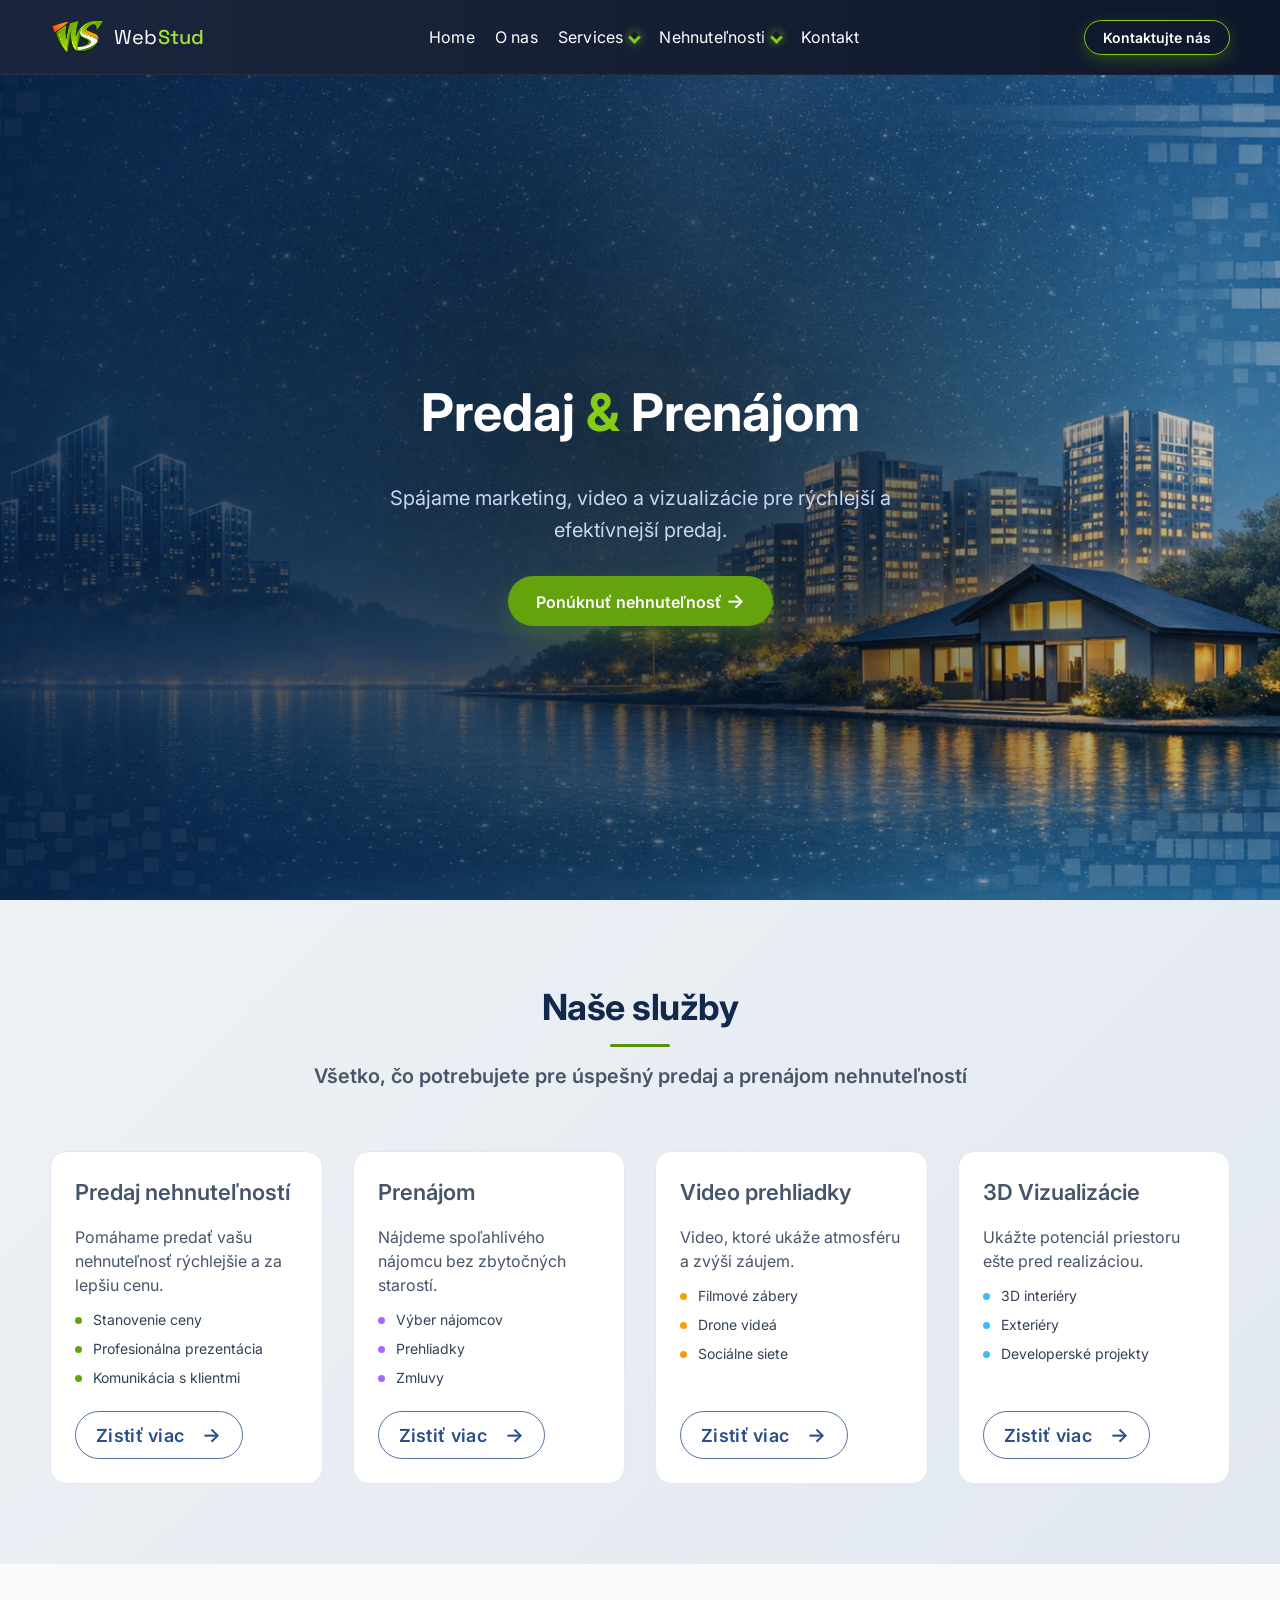
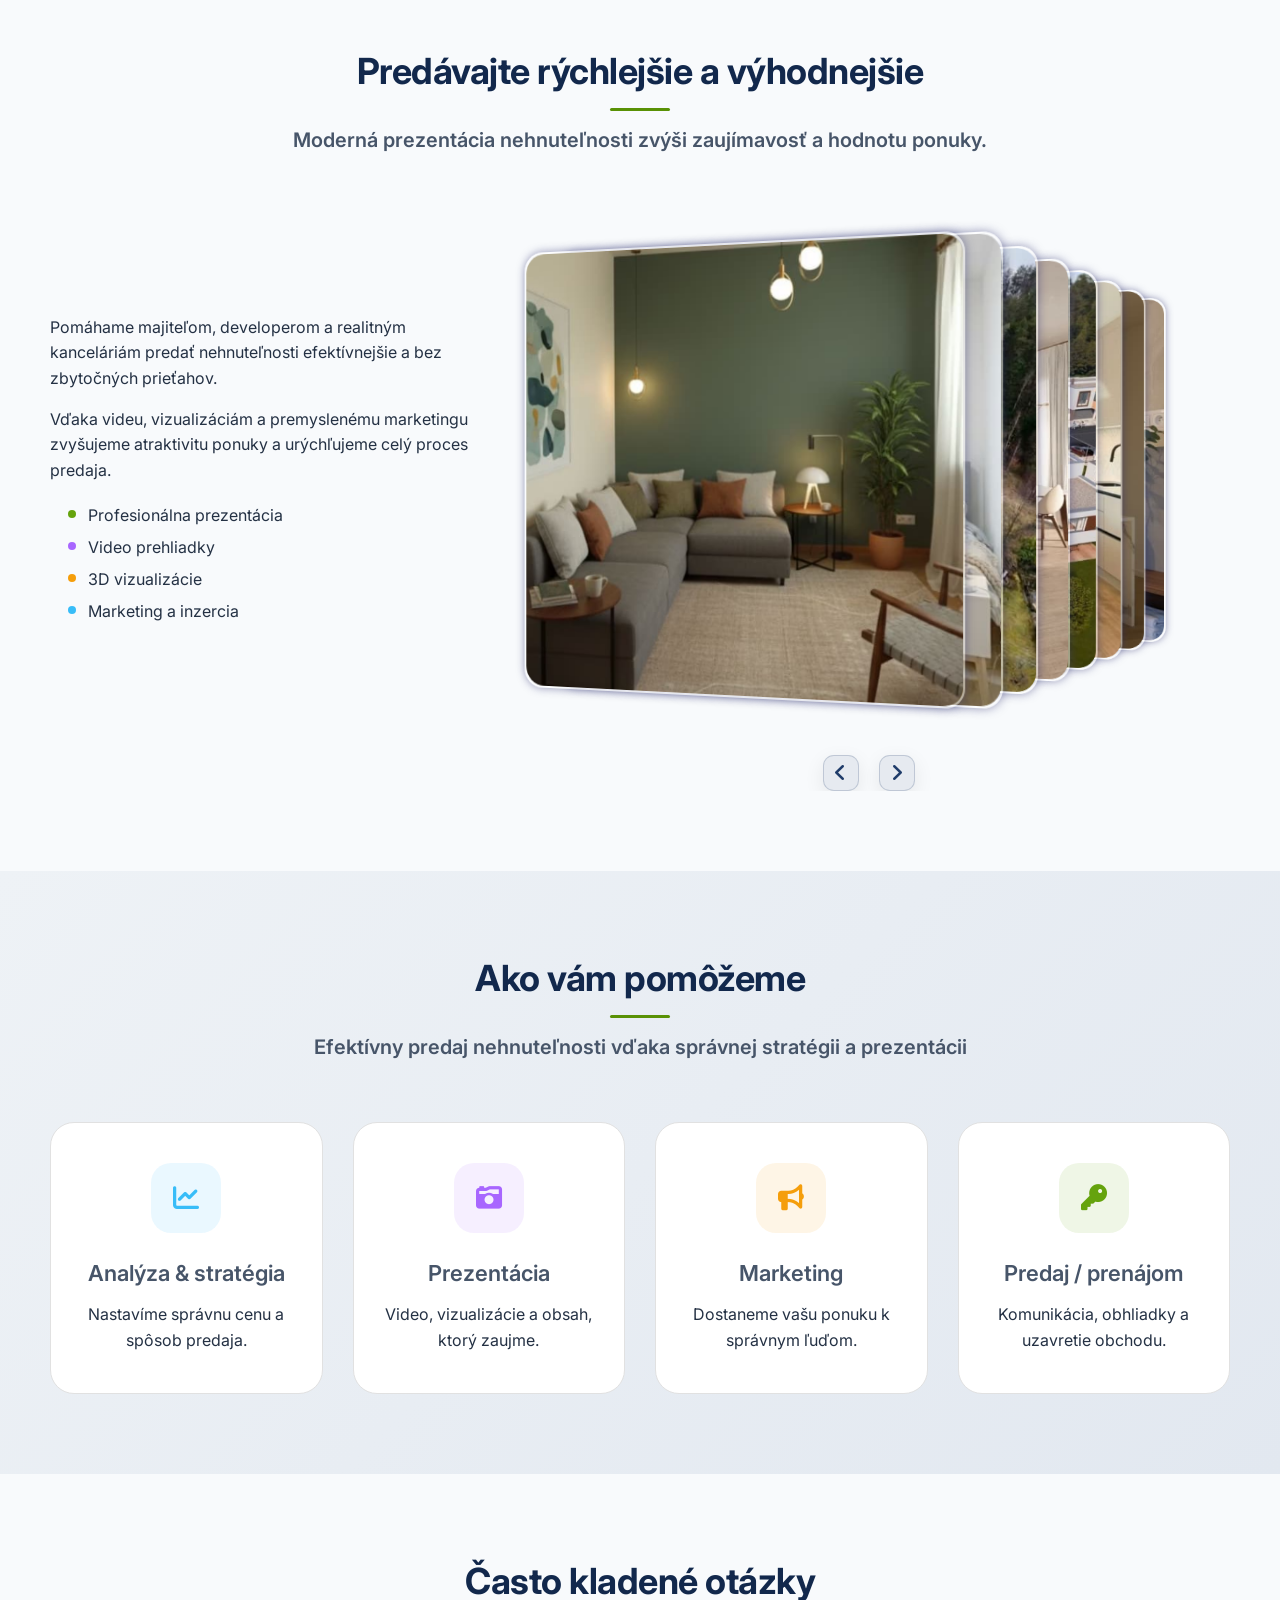
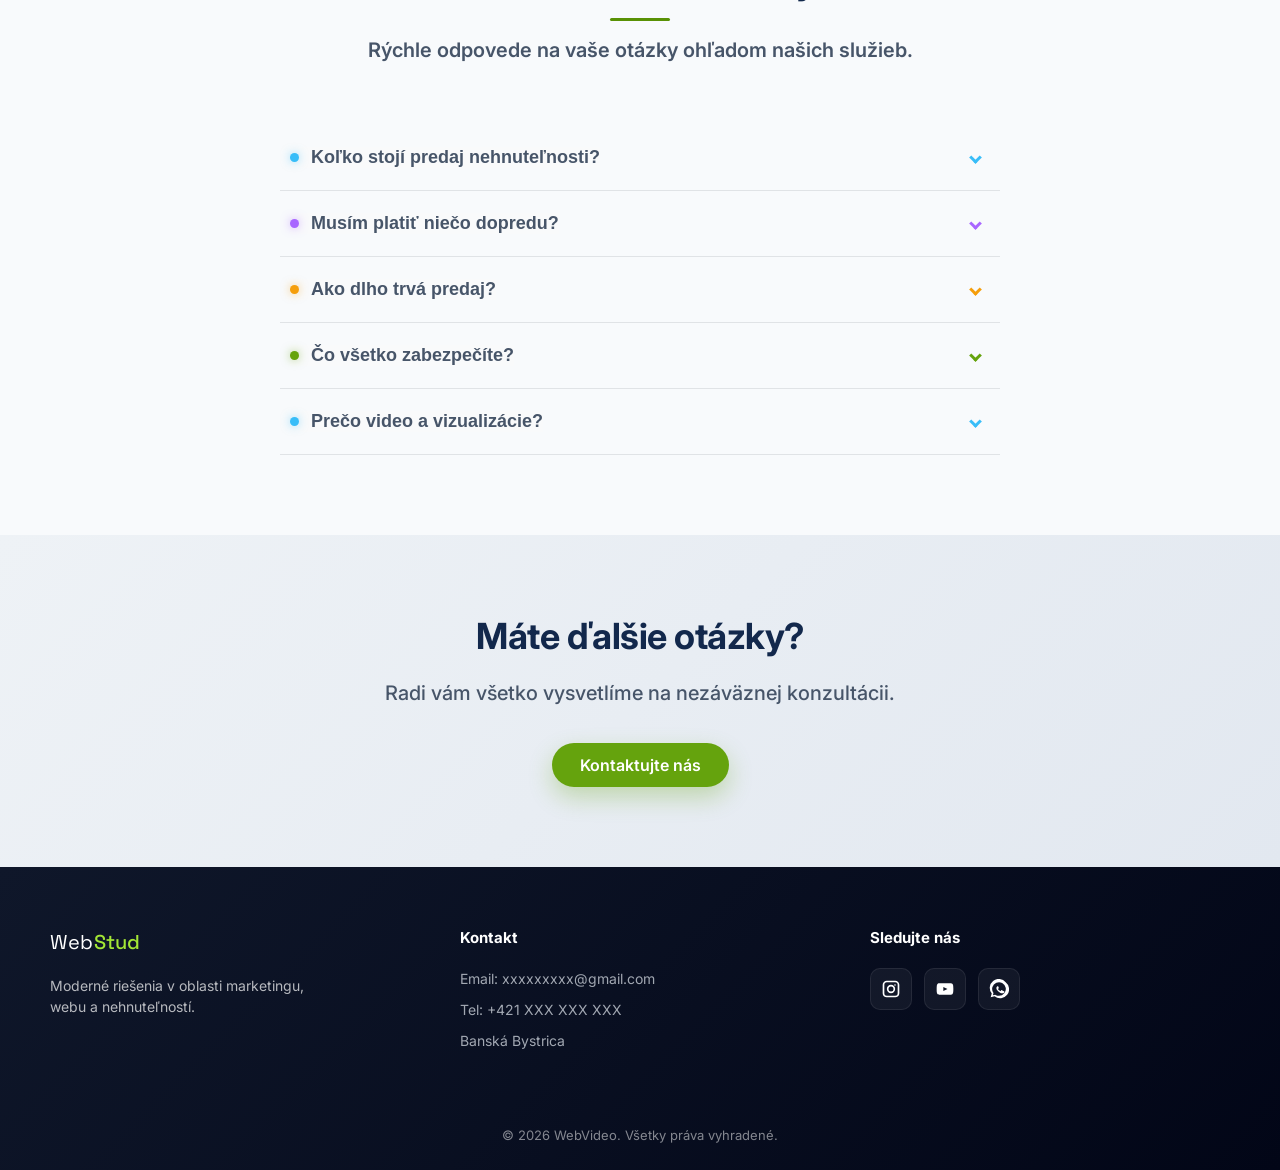
==== commit 581b8ee2: "change hero section all pages" ====
--- a/real-estate.html
+++ b/real-estate.html
@@ -81,12 +81,15 @@
       </div>
     </header>
 
-    <!-- HERO -->
+    <!-- Real-hero -->
     <section class="real-hero" id="real-hero">
-      <div class="hero-gradient"></div>
-
+      <div class="hero-bg">
+        <img src="assets/images/realistka2.png" alt="Predaj nehnuteľností" />
+        <div class="hero-gradient"></div>
+      </div>
       <div class="container fade-in">
-        <h1>Predaj <span class="green">&</span> Prenájom</h1>
+        <div class="real-text-web">
+        <h1>Predaj <span class="green">& </span>Prenájom</h1>
 
         <p class="hero-subtitle">
           Spájame marketing, video a vizualizácie pre rýchlejší a efektívnejší
@@ -96,11 +99,12 @@
         <a href="#" data-modal="projectModal" class="btn btn-primary fade-in">
           Ponúknuť nehnuteľnosť <span class="arrow">→</span>
         </a>
+         </div>
       </div>
     </section>
 
     <!-- Section real-services -->
-    <section class="real-services fade-in" id="real-services">
+    <section class="real-services " id="real-services">
       <div class="container">
         <h2 class="section-title fade-in">Naše služby</h2>
         <p class="section-subtitle fade-in">
@@ -220,28 +224,28 @@
           <div class="slider-wrapper">
             <div class="img-container">
               <div class="box">
-                <img src="/assets/images/realty/r1.jpg" alt="" />
-              </div>
-              <div class="box">
-                <img src="/assets/images/realty/r2.jpg" alt="" />
-              </div>
-              <div class="box">
-                <img src="/assets/images/realty/r3.jpg" alt="" />
-              </div>
-              <div class="box">
-                <img src="/assets/images/realty/r4.jpg" alt="" />
-              </div>
-              <div class="box">
-                <img src="/assets/images/realty/r5.jpg" alt="" />
-              </div>
-              <div class="box">
-                <img src="/assets/images/realty/r6.jpg" alt="" />
-              </div>
-              <div class="box">
-                <img src="/assets/images/realty/r7.jpg" alt="" />
-              </div>
-              <div class="box">
-                <img src="/assets/images/realty/r8.jpg" alt="" />
+                <img src="assets/images/realty/r6.jpg" alt="" />
+              </div>
+              <div class="box">
+                <img src="assets/images/realty/r2.jpg" alt="" />
+              </div>
+              <div class="box">
+                <img src="assets/images/realty/r3.jpg" alt="" />
+              </div>
+              <div class="box">
+                <img src="assets/images/realty/r4.jpg" alt="" />
+              </div>
+              <div class="box">
+                <img src="assets/images/realty/r5.jpg" alt="" />
+              </div>
+              <div class="box">
+                <img src="assets/images/realty/r1.jpg" alt="" />
+              </div>
+              <div class="box">
+                <img src="assets/images/realty/r7.jpg" alt="" />
+              </div>
+              <div class="box">
+                <img src="assets/images/realty/r8.jpg" alt="" />
               </div>
             </div>
 
--- a/css/style.css
+++ b/css/style.css
@@ -228,7 +228,7 @@
   top: 0;
   left: 0;
   z-index: 1000;
-  padding: 16px 0;
+  padding: 10px 0;
   background: linear-gradient(90deg, #1b263e, #0f172a);
   border-bottom: 1px solid rgba(255, 255, 255, 0.05);
 }
@@ -251,40 +251,40 @@
 }
 
 .logo-img {
-  width: 60px;
-  height: 60px;
+  width: 54px;
+  height: 54px;
   object-fit: contain;
 }
 
 .logo-text {
   font-family: "Space Grotesk", sans-serif;
-  letter-spacing: 0.3px;
+  letter-spacing: 0.2px;
 }
 
 .logo-on {
   color: #ffffff;
   font-weight: 400;
-  font-size: 22px;
+  font-size: 20px;
 }
 
 .logo-business {
-  font-weight: 600;
-  font-size: 22px;
+  font-weight: 500;
+  font-size: 20px;
   color: #a3e635;
 }
 
 .nav {
   display: flex;
-  gap: 30px;
+  gap: 20px;
 }
 
 .nav a {
   color: #ffffff;
   text-decoration: none;
-  font-weight: 500;
+  font-weight: 400;
   font-size: 16px;
   padding: 5px 0;
-  letter-spacing: 0.3px;
+  letter-spacing: 0.2px;
   position: relative;
 }
 
@@ -388,8 +388,10 @@
 
 .header-btn {
   background: #65a30d;
+  background: transparent;
+  border: 1px solid #84cc16;
   color: #ffffff;
-  padding: 10px 28px;
+  padding: 8px 18px;
   border-radius: 26px;
   font-size: 14px;
   font-weight: 600;
@@ -446,7 +448,24 @@
   }
 }
 
+@media (max-width: 900px) {
+  .nav {
+    display: flex;
+    gap: 10px;
+  }
+}
+
 @media (max-width: 768px) {
+  .header {
+    padding: 10px 0;
+  }
+
+  .logo-img {
+    width: 45px;
+    height: 45px;
+    object-fit: contain;
+  }
+
   .nav {
     position: fixed;
     top: 0;
@@ -517,7 +536,7 @@
 
   .nav .header-btn {
     color: #fff;
-    padding: 8px 24px;
+    padding: 8px 26px;
     border: 2px solid #84cc16;
     border-radius: 26px;
     background: transparent;
@@ -678,10 +697,18 @@
     transform: translateY(0);
   }
 }
+
+
+
 @media (max-width: 768px) {
   .hero {
     padding: 150px 0 80px 0;
     background-position: right center;
+  }
+
+  .hero-bg img{
+    object-position: 78% center;
+    transform: scale(1.08);
   }
 
   .hero-title {
@@ -710,6 +737,10 @@
 @media (max-width: 480px) {
   .hero {
     padding: 130px 0 80px 0;
+  }
+
+  .hero-bg img {
+    object-position: 85% center;
   }
 
   .hero-title {
@@ -1574,8 +1605,8 @@
 /*  Sectson Web-hero */
 .web-hero {
   position: relative;
-  padding: 110px 0px 80px;
-  height: 100vh;
+  padding: 80px 0px 80px;
+  min-height: 100vh;
   display: flex;
   align-items: center;
   margin-bottom: 0;
@@ -1715,6 +1746,10 @@
     padding-top: 20px;
   }
 
+  .hero-text-web {
+    margin-bottom: 200px;
+  }
+
   .web-hero h1 {
     font-size: 32px;
     line-height: 1.2;
@@ -2094,15 +2129,19 @@
 .why-item:nth-child(1) h3::before {
   background: #65a30d;
 }
+
 .why-item:nth-child(2) h3::before {
   background: #a855f7;
 }
+
 .why-item:nth-child(3) h3::before {
   background: #f59e0b;
 }
+
 .why-item:nth-child(4) h3::before {
   background: #38bdf8;
 }
+
 .why-item:nth-child(5) h3::before {
   background: #ef4444;
 }
@@ -2443,111 +2482,205 @@
 .video-hero {
   position: relative;
   min-height: 100vh;
-  height: auto;
   display: flex;
   align-items: center;
-  text-align: center;
-  background:
-    linear-gradient(
-      to right,
-      rgba(10, 20, 40, 0.65) 0%,
-      rgba(10, 20, 40, 0.25) 60%,
-      rgba(10, 20, 40, 0) 100%
-    ),
-    url("../assets/images/video-prod/vidik.png");
-  background-size: cover;
-  background-position: center;
-  color: #fff;
   overflow: hidden;
-}
-
-.video-hero::before {
-  content: "";
+  color: #ffffff;
+}
+
+
+.video-hero-bg {
   position: absolute;
   inset: 0;
-  background: linear-gradient(
-    to bottom,
-    rgba(10, 20, 40, 0.85) 0%,
-    rgba(10, 20, 40, 0.55) 40%,
-    rgba(10, 20, 40, 0.35) 50%,
-    rgba(10, 20, 40, 0) 100%
-  );
-  z-index: 2;
-}
-
-.video-hero .image-bg {
-  position: absolute;
-  top: 0;
-  left: 0;
+  z-index: 1;
+}
+
+.video-hero-bg img {
   width: 100%;
   height: 100%;
   object-fit: cover;
-  object-position: center;
-  z-index: 1;
-}
+  object-position: center right;
+  display: block;
+}
+
+
+.video-hero-gradient {
+  position: absolute;
+  inset: 0;
+  background:
+    linear-gradient(
+      90deg,
+      rgba(10, 20, 40, 0.82) 0%,
+      rgba(10, 20, 40, 0.62) 38%,
+      rgba(10, 20, 40, 0.28) 65%,
+      rgba(10, 20, 40, 0.10) 100%
+    ),
+    linear-gradient(
+      to top,
+      rgba(10, 20, 40, 0.35),
+      rgba(10, 20, 40, 0.05)
+    );
+}
+
 
 .video-hero .container {
   position: relative;
   z-index: 3;
-  max-width: 640px;
-  padding-top: 40px;
-}
-
-.video-hero .container {
-  position: relative;
-  z-index: 3;
-}
+  width: 100%;
+}
+
+.video-hero-text {
+  max-width: 620px;
+  padding: 140px 0 90px;
+}
+
 
 .video-hero h1 {
-  font-size: clamp(32px, 6vw, 52px);
+  font-size: clamp(38px, 6vw, 52px);
   font-weight: 700;
-  line-height: 1.15;
-  margin-bottom: 20px;
-}
+  line-height: 1.08;
+  margin-bottom: 18px;
+  letter-spacing: -1px;
+}
+
 
 .video-text {
-  font-size: clamp(16px, 2.5vw, 22px);
+  font-size: clamp(17px, 2vw, 22px);
   color: #84cc16;
-  font-weight: 500;
-  margin-bottom: 10px;
-}
+  font-weight: 600;
+  margin-bottom: 14px;
+}
+
 
 .video-description {
-  font-size: clamp(14px, 2.3vw, 18px);
-  line-height: 1.6;
-  color: rgba(255, 255, 255, 0.85);
-  max-width: 520px;
-  margin: 0 auto 30px;
-}
+  font-size: clamp(15px, 2vw, 18px);
+  line-height: 1.7;
+  color: rgba(255,255,255,0.88);
+  max-width: 540px;
+  margin-bottom: 34px;
+}
+
 
 .video-hero .btn {
   display: inline-flex;
   align-items: center;
   gap: 10px;
   padding: 10px 28px;
+  border-radius: 26px;
   background: #65a30d;
-  box-shadow: 0 8px 20px rgba(101, 163, 13, 0.25);
   color: #ffffff;
-  font-size: clamp(14px, 2.2vw, 18px);
+  font-size: 17px;
   font-weight: 600;
-  border-radius: 26px;
+  text-decoration: none;
   transition: all 0.3s ease;
+  box-shadow: 0 10px 25px rgba(101, 163, 13, 0.22);
 }
 
 .video-hero .btn:hover {
   background: #84cc16;
-  transform: translateY(-2px);
-  box-shadow: 0 10px 25px rgba(255, 255, 255, 0.15);
-  color: #ffffff;
-}
-
-.video-hero .arrow {
+  transform: translateY(-3px);
+  box-shadow: 0 14px 30px rgba(101, 163, 13, 0.28);
+}
+
+.arrow {
   font-size: 20px;
   transition: transform 0.3s ease;
 }
 
 .video-hero .btn:hover .arrow {
-  transform: translateX(4px);
+  transform: translateX(5px);
+}
+
+
+@media (max-width: 1200px) {
+  .video-hero-text {
+    max-width: 560px;
+  }
+}
+
+
+@media (max-width: 992px) {
+  .video-hero-bg {
+    object-position: 72% center;
+  }
+
+  .video-hero-text {
+    max-width: 520px;
+    padding: 130px 0 80px;
+  }
+}
+
+
+@media (max-width: 768px) {
+  .video-hero {
+    text-align: center;
+    min-height: 100vh;
+  }
+
+  .video-hero-bg img {
+    object-fit: cover;
+    object-position: center;
+  }
+
+  .video-hero-gradient {
+    background:
+      linear-gradient(
+        to bottom,
+        rgba(10,20,40,0.72),
+        rgba(10,20,40,0.52)
+      );
+  }
+
+  .video-hero-text {
+    margin: 0 auto;
+    max-width: 100%;
+    padding: 120px 0 70px;
+  }
+
+  .video-description {
+    margin-left: auto;
+    margin-right: auto;
+  }
+}
+
+
+@media (max-width: 480px) {
+  .video-hero {
+    min-height: 100svh;
+  }
+
+  .video-hero-bg img {
+    object-fit: cover; 
+    object-position: center bottom;
+    background: #0f172a;
+  }
+
+  .video-hero-gradient {
+    background:
+      linear-gradient(
+        to bottom,
+        rgba(10,20,40,0.82),
+        rgba(10,20,40,0.58)
+      );
+  }
+
+  .video-hero-text {
+    padding: 105px 0 55px;
+  }
+
+  .video-hero h1 {
+    line-height: 1.15;
+    margin-bottom: 14px;
+  }
+
+  .video-text {
+    margin-bottom: 10px;
+  }
+
+  .video-description {
+    margin-bottom: 28px;
+    line-height: 1.6;
+  }
 }
 
 /* Video-about Section */
@@ -3140,6 +3273,7 @@
     rgba(15, 23, 42, 0) 100%
   );
 }
+
 .viz-hero .container {
   width: 100%;
   display: flex;
@@ -3204,7 +3338,6 @@
   gap: 10px;
   padding: 10px 28px;
   background: #558d00;
-  box-shadow: 0 8px 20px rgba(101, 163, 13, 0.25);
   color: #ffffff;
   font-size: 18px;
   font-weight: 600;
@@ -3215,7 +3348,6 @@
 .viz-hero .btn:hover {
   background: #84cc16;
   transform: translateY(-2px);
-  box-shadow: 0 10px 25px rgba(255, 255, 255, 0.15);
   color: #ffffff;
 }
 
@@ -3322,11 +3454,6 @@
 
   .viz-hero p {
     font-size: 15px;
-  }
-
-  .viz-hero .btn {
-    width: 100%;
-    justify-content: center;
   }
 
   .viz-hero .viz-hero-text {
@@ -3975,6 +4102,7 @@
     width: 22px;
     height: 22px;
   }
+
   .step-card h3 {
     font-size: 16px;
   }
@@ -4049,6 +4177,23 @@
 }
 
 @media (max-width: 768px) {
+  .real-hero {
+    height: 100vh;        
+    min-height: 100vh;
+    padding: 0;              
+    background-size: cover;     
+    background-position: center center;
+    background-repeat: no-repeat;
+    display: flex;
+    align-items: center;   
+    justify-content: center;
+  }
+
+  .real-hero .container {
+    padding: 0 20px;
+    margin-top: 0;
+  }
+
   .viz-cta {
     padding: 50px 20px;
   }
@@ -4065,6 +4210,12 @@
 }
 
 @media (max-width: 480px) {
+  .real-hero {
+    height: 100svh;    
+    min-height: 100svh;
+    background-position: center center;
+  }
+
   .cta-button {
     width: auto;
     padding: 12px 22px;
@@ -4072,34 +4223,20 @@
   }
 }
 
+
 /* Negnutelnosti */
 
-/* HERO */
+/* Real-hero */
 .real-hero {
   position: relative;
   padding: 140px 0 80px;
-  height: 100vh;
+  min-height: 100vh;
   display: flex;
   align-items: center;
   text-align: center;
   margin-bottom: 0;
-  background: url("../assets/images/realistka2.png") bottom/cover no-repeat;
-  background-position: center 72%;
   color: #fff;
   overflow: hidden;
-}
-
-.real-hero::after {
-  content: "";
-  position: absolute;
-  inset: 0;
-  background: radial-gradient(
-    circle at center,
-    rgba(15, 23, 42, 0.85) 0%,
-    rgba(15, 23, 42, 0.35) 40%
-  );
-  pointer-events: none;
-  z-index: 1;
 }
 
 .real-hero .container {
@@ -4143,13 +4280,17 @@
 @media (max-width: 768px) {
   .real-hero {
     height: auto;
-    min-height: 80vh;
+
     padding: 100px 0 80px;
   }
 
   .real-hero .container {
     margin-top: 20px;
     padding: 0 20px;
+  }
+
+  .real-text-web {
+    margin-bottom: 100px;
   }
 
   .real-hero h1 {
@@ -4186,7 +4327,8 @@
   .real-hero .btn-primary {
     width: auto;
     display: inline-flex;
-    padding: 14px 24px;
+    align-items: center;
+    gap: 10px;
     font-size: 16px;
   }
 }
@@ -4623,6 +4765,7 @@
   color: #fff;
   transform: translateY(-1px);
 }
+
 .dots {
   margin-right: 22.5%;
   margin-left: auto;
@@ -4704,6 +4847,7 @@
     justify-content: space-between;
     pointer-events: none;
   }
+
   .nav-slider {
     pointer-events: auto;
     z-index: 50;
@@ -4852,12 +4996,15 @@
 .step-blue {
   --step-color: #38bdf8;
 }
+
 .step-purple {
   --step-color: #a866ff;
 }
+
 .step-orange {
   --step-color: #f59e0b;
 }
+
 .step-red {
   --step-color: #65a30d;
 }
@@ -4977,15 +5124,19 @@
 .faq-item:nth-child(4n + 1) {
   --faq-color: #38bdf8;
 }
+
 .faq-item:nth-child(4n + 2) {
   --faq-color: #a866ff;
 }
+
 .faq-item:nth-child(4n + 3) {
   --faq-color: #f59e0b;
 }
+
 .faq-item:nth-child(4n + 4) {
   --faq-color: #65a30d;
 }
+
 .faq-item:hover {
   background: color-mix(in srgb, var(--faq-color), transparent 97%);
 }
@@ -5790,11 +5941,6 @@
     right: 10px;
     font-size: 28px;
   }
-
-  .btn-primary {
-    padding: 15px;
-    font-size: 16px;
-  }
 }
 
 @media (max-height: 500px) {
